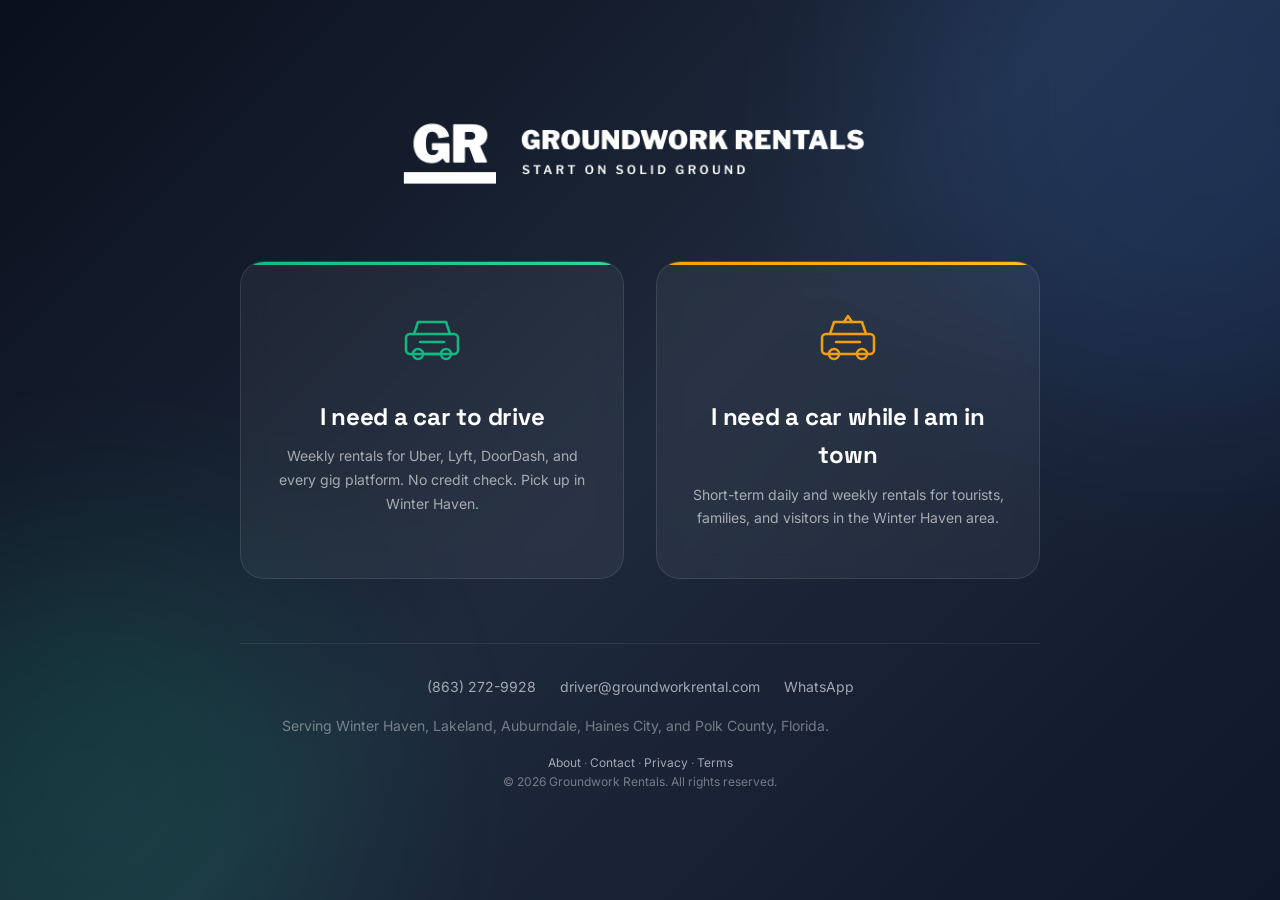
==== index.html @ 572804c0 "Add rotating promotional pop-up with 3 posters - Shows a different poster on each visit (rotates thr" ====
<!DOCTYPE html>
<html lang="en">
<head>
  <meta charset="UTF-8">
  <meta name="viewport" content="width=device-width, initial-scale=1.0">
  <title>Groundwork Rentals | Long-Term &amp; Short-Term Car Rentals in Winter Haven, FL</title>
  <meta name="description" content="Groundwork Rentals offers weekly car rentals for gig drivers and short-term car rentals for tourists and visitors in Winter Haven, Florida. Locally owned. No credit check for gig drivers.">

  <!-- Open Graph -->
  <meta property="og:title" content="Groundwork Rentals | Long-Term &amp; Short-Term Car Rentals in Winter Haven, FL">
  <meta property="og:description" content="Weekly car rentals for gig drivers and short-term car rentals for tourists and visitors in Winter Haven, Florida.">
  <meta property="og:image" content="https://www.groundworkrental.com/images/og-home.jpg">
  <meta property="og:url" content="https://www.groundworkrental.com/">
  <meta property="og:type" content="website">
  <meta property="og:locale" content="en_US">

  <!-- Twitter Card -->
  <meta name="twitter:card" content="summary_large_image">
  <meta name="twitter:title" content="Groundwork Rentals | Long-Term &amp; Short-Term Car Rentals in Winter Haven, FL">
  <meta name="twitter:description" content="Weekly car rentals for gig drivers and short-term car rentals for tourists and visitors in Winter Haven, Florida.">
  <meta name="twitter:image" content="https://www.groundworkrental.com/images/og-home.jpg">

  <!-- Google Fonts -->
  <link rel="preconnect" href="https://fonts.googleapis.com">
  <link rel="preconnect" href="https://fonts.gstatic.com" crossorigin>
  <link href="https://fonts.googleapis.com/css2?family=Space+Grotesk:wght@400;500;600;700&family=Inter:wght@400;500;600;700&display=swap" rel="stylesheet">

  <!-- Styles -->
  <link rel="stylesheet" href="styles.css">

  <!-- Canonical -->
  <link rel="canonical" href="https://www.groundworkrental.com/">

  <!-- Favicon -->
  <link rel="icon" href="images/favicon.ico" type="image/x-icon">

  <!-- Google Analytics 4 — uncomment and replace TK-GA4-ID with your Measurement ID -->
  <!--
  <script async src="https://www.googletagmanager.com/gtag/js?id=TK-GA4-ID"></script>
  <script>
    window.dataLayer = window.dataLayer || [];
    function gtag(){dataLayer.push(arguments);}
    gtag('js', new Date());
    gtag('config', 'TK-GA4-ID');
  </script>
  -->

  <!-- JSON-LD: LocalBusiness -->
  <script type="application/ld+json">
  {
    "@context": "https://schema.org",
    "@type": "LocalBusiness",
    "name": "Groundwork Rentals",
    "description": "Long-term weekly car rentals for gig drivers and short-term car rentals for tourists and visitors in Winter Haven, Florida.",
    "url": "https://www.groundworkrental.com",
    "telephone": "+18632729928",
    "email": "driver@groundworkrental.com",
    "address": {
      "@type": "PostalAddress",
      "streetAddress": "Winter Haven, FL",
      "addressLocality": "Winter Haven",
      "addressRegion": "FL",
      "postalCode": "33884",
      "addressCountry": "US"
    },
    "geo": {
      "@type": "GeoCoordinates",
      "latitude": "28.0222",
      "longitude": "-81.7329"
    },
    "areaServed": {
      "@type": "GeoCircle",
      "geoMidpoint": {
        "@type": "GeoCoordinates",
        "latitude": "28.0222",
        "longitude": "-81.7329"
      },
      "geoRadius": "50 mi"
    },
    "openingHours": "Mo-Fr 08:00-18:00, Sa 09:00-14:00",
    "image": "https://www.groundworkrental.com/images/og-home.jpg"
  }
  </script>
</head>
<body>
  <a href="#main" class="skip-link">Skip to main content</a>

  <main id="main" class="splash" role="main">
    <img src="images/groundwork-1b-lockup.png" alt="Groundwork Rentals — Start on Solid Ground" class="splash__logo-img">
    <h1 class="sr-only">Groundwork Rentals</h1>

    <div class="splash__cards">
      <!-- Driver Card -->
      <a href="drivers.html" class="splash-card" aria-label="I need a car to drive for gig work">
        <svg class="splash-card__icon splash-card__icon--driver" viewBox="0 0 64 64" fill="none" stroke="currentColor" stroke-width="2.5" stroke-linecap="round" stroke-linejoin="round" aria-hidden="true">
          <rect x="6" y="24" width="52" height="20" rx="4"/>
          <path d="M14 24l4-12h28l4 12"/>
          <circle cx="18" cy="44" r="5"/>
          <circle cx="46" cy="44" r="5"/>
          <line x1="23" y1="44" x2="41" y2="44"/>
          <line x1="20" y1="32" x2="44" y2="32"/>
        </svg>
        <span class="splash-card__title">I need a car to drive</span>
        <p class="splash-card__desc">Weekly rentals for Uber, Lyft, DoorDash, and every gig platform. No credit check. Pick up in Winter Haven.</p>
      </a>

      <!-- Short-Term Rental Card -->
      <a href="stays.html" class="splash-card" aria-label="I need a car for a few days while visiting Winter Haven">
        <svg class="splash-card__icon splash-card__icon--stays" viewBox="0 0 64 64" fill="none" stroke="currentColor" stroke-width="2.5" stroke-linecap="round" stroke-linejoin="round" aria-hidden="true">
          <rect x="6" y="24" width="52" height="20" rx="4"/>
          <path d="M14 24l4-12h28l4 12"/>
          <circle cx="18" cy="44" r="5"/>
          <circle cx="46" cy="44" r="5"/>
          <path d="M28 12l4-6 4 6"/>
          <line x1="20" y1="32" x2="44" y2="32"/>
        </svg>
        <span class="splash-card__title">I need a car while I am in town</span>
        <p class="splash-card__desc">Short-term daily and weekly rentals for tourists, families, and visitors in the Winter Haven area.</p>
      </a>
    </div>

    <footer class="splash-footer">
      <div class="splash-footer__links">
        <a href="tel:+18632729928">(863) 272-9928</a>
        <a href="mailto:driver@groundworkrental.com">driver@groundworkrental.com</a>
        <a href="https://wa.me/18632898332?text=Hi%2C%20I%27d%20like%20to%20learn%20more%20about%20your%20services." aria-label="Message us on WhatsApp">WhatsApp</a>
      </div>
      <p>Serving Winter Haven, Lakeland, Auburndale, Haines City, and Polk County, Florida.</p>
      <div class="splash-footer__meta">
        <a href="about.html">About</a> &middot;
        <a href="contact.html">Contact</a> &middot;
        <a href="privacy.html">Privacy</a> &middot;
        <a href="terms.html">Terms</a>
        <br>&copy; <span data-year></span> Groundwork Rentals. All rights reserved.
      </div>
    </footer>
  </main>

  <!-- Promotional Pop-up -->
  <div class="promo-popup" role="dialog" aria-modal="true" aria-label="Promotional offer">
    <div class="promo-popup__overlay"></div>
    <div class="promo-popup__content">
      <button class="promo-popup__close" aria-label="Close promotional popup">&times;</button>
      <img class="promo-popup__img" src="" alt="" loading="eager">
    </div>
  </div>

  <script src="script.js" defer></script>
</body>
</html>
---- styles.css ----
/* ==========================================================================
   Groundwork Rentals — Bold & Energetic Redesign
   Mobile-first | WCAG 2.1 AA | No dependencies
   ========================================================================== */

/* ---------- CSS Custom Properties ---------- */
:root {
  /* Brand — bold, high-energy palette */
  --color-base:        #0A0F1C;   /* near-black navy                       */
  --color-base-light:  #141B2D;   /* slightly lighter navy                 */
  --color-text:        #0F172A;   /* deep slate body text                  */
  --color-text-muted:  #64748B;   /* cool gray captions                    */
  --color-bg:          #F8FAFC;   /* crisp cool white                      */
  --color-surface:     #FFFFFF;   /* card surface                          */
  --color-border:      #E2E8F0;   /* light border                          */

  /* Accent colors — vibrant and energetic */
  --color-accent:      #3B82F6;   /* electric blue primary                 */
  --color-accent-dark: #2563EB;   /* blue hover                            */
  --color-driver:      #10B981;   /* vibrant emerald for drivers            */
  --color-driver-dark: #059669;   /* driver hover                          */
  --color-stays:       #F59E0B;   /* bold amber for stays                  */
  --color-stays-dark:  #D97706;   /* stays hover                           */

  /* Functional */
  --color-whatsapp:    #25D366;
  --color-whatsapp-dark:#1EBE57;
  --color-success:     #10B981;
  --color-error:       #EF4444;
  --color-error-bg:    #FEF2F2;
  --color-focus:       #3B82F6;

  /* Typography — bold geometric sans */
  --font-display: 'Space Grotesk', 'Inter', -apple-system, BlinkMacSystemFont, sans-serif;
  --font-body:    'Inter', -apple-system, BlinkMacSystemFont, 'Segoe UI', Roboto, sans-serif;

  /* Type scale */
  --text-xs:   0.75rem;
  --text-sm:   0.875rem;
  --text-base: 1rem;
  --text-md:   1.125rem;
  --text-lg:   1.25rem;
  --text-xl:   1.5rem;
  --text-2xl:  2rem;
  --text-3xl:  2.5rem;
  --text-4xl:  3.5rem;
  --text-5xl:  4.5rem;

  /* Spacing */
  --space-xs:  0.25rem;
  --space-sm:  0.5rem;
  --space-md:  1rem;
  --space-lg:  1.5rem;
  --space-xl:  2rem;
  --space-2xl: 3rem;
  --space-3xl: 4rem;
  --space-4xl: 6rem;

  /* Layout */
  --max-width:  1200px;
  --radius-sm:  6px;
  --radius-md:  12px;
  --radius-lg:  16px;
  --radius-xl:  24px;

  /* Transitions */
  --transition: 250ms cubic-bezier(0.4, 0, 0.2, 1);
}

/* ---------- Reset & Base ---------- */
*,
*::before,
*::after {
  box-sizing: border-box;
  margin: 0;
  padding: 0;
}

html {
  font-size: 100%;
  scroll-behavior: smooth;
  -webkit-text-size-adjust: 100%;
}

body {
  font-family: var(--font-body);
  font-size: var(--text-base);
  line-height: 1.6;
  color: var(--color-text);
  background-color: var(--color-bg);
  -webkit-font-smoothing: antialiased;
  -moz-osx-font-smoothing: grayscale;
  overflow-x: hidden;
}

img {
  max-width: 100%;
  height: auto;
  display: block;
}

a {
  color: inherit;
  text-decoration: none;
}

ul, ol {
  list-style: none;
}

button {
  font-family: inherit;
  font-size: inherit;
  cursor: pointer;
  border: none;
  background: none;
}

input, textarea, select {
  font-family: inherit;
  font-size: inherit;
}

/* ---------- Skip Link ---------- */
.skip-link {
  position: absolute;
  top: -100%;
  left: var(--space-md);
  background: var(--color-accent);
  color: #fff;
  padding: var(--space-sm) var(--space-md);
  border-radius: var(--radius-sm);
  z-index: 9999;
  font-size: var(--text-sm);
  font-weight: 600;
  transition: top var(--transition);
}

.skip-link:focus {
  top: var(--space-md);
  outline: 3px solid var(--color-focus);
  outline-offset: 2px;
}

/* ---------- Focus States ---------- */
:focus-visible {
  outline: 3px solid var(--color-focus);
  outline-offset: 2px;
}

a:focus:not(:focus-visible),
button:focus:not(:focus-visible) {
  outline: none;
}

/* ---------- Typography ---------- */
h1, h2, h3, h4, h5, h6 {
  font-family: var(--font-display);
  font-weight: 700;
  line-height: 1.1;
  color: var(--color-base);
  letter-spacing: -0.02em;
}

h1 { font-size: var(--text-3xl); margin-bottom: var(--space-lg); }
h2 { font-size: var(--text-2xl); margin-bottom: var(--space-lg); }
h3 { font-size: var(--text-xl);  margin-bottom: var(--space-md); }
h4 { font-size: var(--text-lg);  margin-bottom: var(--space-md); }

p {
  margin-bottom: var(--space-md);
  max-width: 70ch;
}

@media (min-width: 768px) {
  h1 { font-size: var(--text-4xl); }
  h2 { font-size: var(--text-3xl); }
  h3 { font-size: var(--text-2xl); }
}

/* ---------- Layout Utilities ---------- */
.container {
  width: 100%;
  max-width: var(--max-width);
  margin: 0 auto;
  padding: 0 var(--space-lg);
}

.section {
  padding: var(--space-3xl) 0;
}

.section--alt {
  background-color: var(--color-surface);
}

.section__header {
  text-align: center;
  margin-bottom: var(--space-2xl);
}

.section__header p {
  margin: 0 auto;
  color: var(--color-text-muted);
  font-size: var(--text-md);
}

.sr-only {
  position: absolute;
  width: 1px;
  height: 1px;
  padding: 0;
  margin: -1px;
  overflow: hidden;
  clip: rect(0, 0, 0, 0);
  white-space: nowrap;
  border: 0;
}

/* ---------- Buttons ---------- */
.btn {
  display: inline-flex;
  align-items: center;
  justify-content: center;
  gap: var(--space-sm);
  min-height: 52px;
  padding: var(--space-md) var(--space-xl);
  font-family: var(--font-display);
  font-size: var(--text-base);
  font-weight: 700;
  line-height: 1.4;
  text-align: center;
  text-transform: uppercase;
  letter-spacing: 0.04em;
  border-radius: var(--radius-md);
  transition: all var(--transition);
  cursor: pointer;
  text-decoration: none;
  border: 2px solid transparent;
  position: relative;
  overflow: hidden;
}

.btn:hover {
  transform: translateY(-2px);
  box-shadow: 0 8px 25px rgba(0,0,0,0.15);
}

.btn:active {
  transform: translateY(0);
}

.btn svg {
  width: 20px;
  height: 20px;
  flex-shrink: 0;
}

/* Primary — driver accent */
.btn--driver {
  background: linear-gradient(135deg, var(--color-driver) 0%, #34D399 100%);
  color: #fff;
  border-color: transparent;
}
.btn--driver:hover {
  background: linear-gradient(135deg, var(--color-driver-dark) 0%, var(--color-driver) 100%);
  box-shadow: 0 8px 25px rgba(16, 185, 129, 0.35);
}

/* Primary — stays accent */
.btn--stays {
  background: linear-gradient(135deg, var(--color-stays) 0%, #FBBF24 100%);
  color: var(--color-base);
  border-color: transparent;
}
.btn--stays:hover {
  background: linear-gradient(135deg, var(--color-stays-dark) 0%, var(--color-stays) 100%);
  box-shadow: 0 8px 25px rgba(245, 158, 11, 0.35);
}

/* Primary — base */
.btn--primary {
  background: linear-gradient(135deg, var(--color-accent) 0%, #60A5FA 100%);
  color: #fff;
  border-color: transparent;
}
.btn--primary:hover {
  background: linear-gradient(135deg, var(--color-accent-dark) 0%, var(--color-accent) 100%);
  box-shadow: 0 8px 25px rgba(59, 130, 246, 0.35);
}

/* Secondary / outline */
.btn--outline {
  background-color: transparent;
  color: var(--color-base);
  border-color: var(--color-base);
}
.btn--outline:hover {
  background-color: var(--color-base);
  color: #fff;
}

.btn--outline-driver {
  background-color: transparent;
  color: var(--color-driver);
  border-color: var(--color-driver);
}
.btn--outline-driver:hover {
  background-color: var(--color-driver);
  color: #fff;
}

.btn--outline-stays {
  background-color: transparent;
  color: var(--color-stays);
  border-color: var(--color-stays);
}
.btn--outline-stays:hover {
  background-color: var(--color-stays);
  color: #fff;
}

/* WhatsApp */
.btn--whatsapp {
  background: linear-gradient(135deg, var(--color-whatsapp) 0%, #34D399 100%);
  color: #fff;
  border-color: transparent;
}
.btn--whatsapp:hover {
  background: linear-gradient(135deg, var(--color-whatsapp-dark) 0%, var(--color-whatsapp) 100%);
  box-shadow: 0 8px 25px rgba(37, 211, 102, 0.35);
}

/* Small */
.btn--sm {
  min-height: 44px;
  padding: var(--space-sm) var(--space-md);
  font-size: var(--text-sm);
}

/* Block */
.btn--block {
  width: 100%;
}

/* ---------- WhatsApp Floating Action Button ---------- */
.whatsapp-fab {
  position: fixed;
  bottom: var(--space-xl);
  right: var(--space-lg);
  width: 64px;
  height: 64px;
  border-radius: 50%;
  background: linear-gradient(135deg, var(--color-whatsapp) 0%, #34D399 100%);
  color: #fff;
  display: flex;
  align-items: center;
  justify-content: center;
  box-shadow: 0 4px 20px rgba(37, 211, 102, 0.4);
  z-index: 1000;
  transition: all var(--transition);
}

.whatsapp-fab:hover {
  transform: scale(1.1);
  box-shadow: 0 8px 30px rgba(37, 211, 102, 0.5);
}

.whatsapp-fab svg {
  width: 32px;
  height: 32px;
}

/* ---------- Header / Nav ---------- */
.site-header {
  background-color: var(--color-base);
  color: #fff;
  position: sticky;
  top: 0;
  z-index: 900;
  backdrop-filter: blur(12px);
  border-bottom: 1px solid rgba(255,255,255,0.05);
}

.site-header .container {
  display: flex;
  align-items: center;
  justify-content: space-between;
  min-height: 72px;
}

.site-header__logo {
  display: flex;
  align-items: center;
  text-decoration: none;
  flex-shrink: 0;
}

.site-header__logo-img {
  height: 40px;
  width: auto;
  filter: brightness(0) invert(1);
  transition: opacity var(--transition);
}

.site-header__logo:hover .site-header__logo-img {
  opacity: 0.85;
}

/* Nav */
.site-nav {
  display: none;
}

.site-nav.is-open {
  display: flex;
  flex-direction: column;
  position: absolute;
  top: 72px;
  left: 0;
  right: 0;
  background-color: var(--color-base);
  padding: var(--space-md) var(--space-lg);
  box-shadow: 0 12px 40px rgba(0,0,0,0.3);
}

.site-nav a {
  color: rgba(255,255,255,0.7);
  padding: var(--space-sm) 0;
  font-family: var(--font-display);
  font-size: var(--text-sm);
  font-weight: 600;
  text-transform: uppercase;
  letter-spacing: 0.06em;
  transition: color var(--transition);
  text-decoration: none;
}

.site-nav a:hover,
.site-nav a[aria-current="page"] {
  color: #fff;
}

/* Driver nav accent */
.site-header--driver .site-nav a[aria-current="page"] {
  color: var(--color-driver);
}

/* Stays nav accent */
.site-header--stays .site-nav a[aria-current="page"] {
  color: var(--color-stays);
}

/* Hamburger */
.nav-toggle {
  display: flex;
  flex-direction: column;
  gap: 5px;
  padding: var(--space-sm);
  background: none;
  border: none;
  cursor: pointer;
}

.nav-toggle span {
  display: block;
  width: 24px;
  height: 2px;
  background: #fff;
  border-radius: 2px;
  transition: transform var(--transition), opacity var(--transition);
}

.nav-toggle[aria-expanded="true"] span:nth-child(1) {
  transform: rotate(45deg) translate(5px, 5px);
}
.nav-toggle[aria-expanded="true"] span:nth-child(2) {
  opacity: 0;
}
.nav-toggle[aria-expanded="true"] span:nth-child(3) {
  transform: rotate(-45deg) translate(5px, -5px);
}

@media (min-width: 768px) {
  .site-nav {
    display: flex;
    gap: var(--space-xl);
    align-items: center;
  }

  .site-nav.is-open {
    position: static;
    flex-direction: row;
    padding: 0;
    box-shadow: none;
  }

  .nav-toggle {
    display: none;
  }
}

/* ---------- Splash Page ---------- */
.splash {
  min-height: 100vh;
  display: flex;
  flex-direction: column;
  align-items: center;
  justify-content: center;
  text-align: center;
  padding: var(--space-2xl) var(--space-lg);
  background: linear-gradient(135deg, #0A0F1C 0%, #1E293B 50%, #0F172A 100%);
  color: #fff;
  position: relative;
  overflow: hidden;
}

/* Animated gradient orbs */
.splash::before,
.splash::after {
  content: '';
  position: absolute;
  border-radius: 50%;
  filter: blur(100px);
  opacity: 0.15;
  animation: float 8s ease-in-out infinite;
}

.splash::before {
  width: 600px;
  height: 600px;
  background: var(--color-accent);
  top: -200px;
  right: -200px;
}

.splash::after {
  width: 500px;
  height: 500px;
  background: var(--color-driver);
  bottom: -150px;
  left: -150px;
  animation-delay: -4s;
}

@keyframes float {
  0%, 100% { transform: translate(0, 0) scale(1); }
  50% { transform: translate(30px, -30px) scale(1.05); }
}

.splash__logo-img {
  max-width: 360px;
  width: 80%;
  height: auto;
  filter: brightness(0) invert(1);
  margin-bottom: var(--space-3xl);
  position: relative;
  z-index: 1;
}

@media (min-width: 600px) {
  .splash__logo-img {
    max-width: 480px;
  }
}

.splash__cards {
  display: grid;
  gap: var(--space-xl);
  width: 100%;
  max-width: 800px;
  position: relative;
  z-index: 1;
}

@media (min-width: 600px) {
  .splash__cards {
    grid-template-columns: 1fr 1fr;
  }
  .splash__logo {
    font-size: var(--text-5xl);
  }
}

.splash-card {
  background: rgba(255,255,255,0.05);
  backdrop-filter: blur(12px);
  border: 1px solid rgba(255,255,255,0.1);
  color: #fff;
  border-radius: var(--radius-xl);
  padding: var(--space-2xl) var(--space-xl);
  text-decoration: none;
  transition: all var(--transition);
  display: flex;
  flex-direction: column;
  align-items: center;
  text-align: center;
  position: relative;
  overflow: hidden;
}

.splash-card::before {
  content: '';
  position: absolute;
  top: 0;
  left: 0;
  right: 0;
  height: 3px;
  border-radius: var(--radius-xl) var(--radius-xl) 0 0;
  transition: height var(--transition);
}

.splash-card:first-child::before {
  background: linear-gradient(90deg, var(--color-driver), #34D399);
}

.splash-card:last-child::before {
  background: linear-gradient(90deg, var(--color-stays), #FBBF24);
}

.splash-card:hover {
  transform: translateY(-8px);
  box-shadow: 0 20px 60px rgba(0,0,0,0.3);
  background: rgba(255,255,255,0.08);
  border-color: rgba(255,255,255,0.2);
}

.splash-card:hover::before {
  height: 4px;
}

.splash-card__icon {
  width: 64px;
  height: 64px;
  margin-bottom: var(--space-lg);
}

.splash-card__icon--driver {
  color: var(--color-driver);
}

.splash-card__icon--stays {
  color: var(--color-stays);
}

.splash-card__title {
  font-family: var(--font-display);
  font-size: var(--text-xl);
  font-weight: 700;
  color: #fff;
  margin-bottom: var(--space-sm);
  letter-spacing: -0.01em;
}

.splash-card__desc {
  font-size: var(--text-sm);
  color: rgba(255,255,255,0.6);
  margin-bottom: 0;
  line-height: 1.7;
}

/* Splash footer */
.splash-footer {
  margin-top: var(--space-3xl);
  padding-top: var(--space-xl);
  border-top: 1px solid rgba(255,255,255,0.08);
  font-size: var(--text-sm);
  color: rgba(255,255,255,0.4);
  text-align: center;
  width: 100%;
  max-width: 800px;
  position: relative;
  z-index: 1;
}

.splash-footer a {
  color: rgba(255,255,255,0.6);
  text-decoration: none;
  transition: color var(--transition);
}

.splash-footer a:hover {
  color: #fff;
}

.splash-footer__links {
  display: flex;
  gap: var(--space-lg);
  justify-content: center;
  flex-wrap: wrap;
  margin-bottom: var(--space-md);
}

.splash-footer__meta {
  margin-top: var(--space-md);
  font-size: var(--text-xs);
}

/* ---------- Hero ---------- */
.hero {
  padding: var(--space-4xl) 0;
  text-align: center;
  position: relative;
  overflow: hidden;
}

.hero h1 {
  color: #fff;
}

.hero--driver {
  background: linear-gradient(135deg, #0A0F1C 0%, #064E3B 50%, #0A0F1C 100%);
  color: #fff;
}

.hero--driver::before {
  content: '';
  position: absolute;
  width: 500px;
  height: 500px;
  background: var(--color-driver);
  border-radius: 50%;
  filter: blur(120px);
  opacity: 0.12;
  top: -150px;
  right: -100px;
}

.hero--driver h1,
.hero--driver h2 {
  color: #fff;
}

.hero--stays {
  background: linear-gradient(135deg, #0A0F1C 0%, #451A03 50%, #0A0F1C 100%);
  color: #fff;
  position: relative;
  overflow: hidden;
}

.hero--stays::before {
  content: '';
  position: absolute;
  width: 500px;
  height: 500px;
  background: var(--color-stays);
  border-radius: 50%;
  filter: blur(120px);
  opacity: 0.12;
  bottom: -150px;
  left: -100px;
}

.hero--stays h1,
.hero--stays h2 {
  color: #fff;
}

.hero__content {
  position: relative;
  z-index: 2;
}

.hero__sub {
  font-size: var(--text-md);
  opacity: 0.8;
  max-width: 600px;
  margin: 0 auto var(--space-xl);
}

.hero__price {
  font-family: var(--font-display);
  font-size: var(--text-2xl);
  font-weight: 700;
  margin-bottom: var(--space-lg);
  letter-spacing: -0.02em;
}

.hero__actions {
  display: flex;
  gap: var(--space-md);
  justify-content: center;
  flex-wrap: wrap;
}

@media (min-width: 768px) {
  .hero {
    padding: var(--space-4xl) 0 calc(var(--space-4xl) + 2rem);
  }
  .hero__price {
    font-size: var(--text-3xl);
  }
}

/* ---------- Platform Strip ---------- */
.platform-strip {
  background: var(--color-base);
  padding: var(--space-xl) 0;
  border-bottom: 1px solid rgba(255,255,255,0.05);
}

.platform-strip__inner {
  display: flex;
  flex-wrap: wrap;
  gap: var(--space-md) var(--space-xl);
  justify-content: center;
  align-items: center;
}

.platform-strip__item {
  font-family: var(--font-display);
  font-size: var(--text-sm);
  font-weight: 700;
  color: rgba(255,255,255,0.4);
  letter-spacing: 0.08em;
  text-transform: uppercase;
  white-space: nowrap;
}

.platform-strip__note {
  width: 100%;
  text-align: center;
  font-size: var(--text-xs);
  color: rgba(255,255,255,0.3);
  margin-top: var(--space-sm);
}

/* ---------- Steps / How It Works ---------- */
.steps {
  display: grid;
  gap: var(--space-xl);
  counter-reset: step;
}

@media (min-width: 768px) {
  .steps {
    grid-template-columns: repeat(3, 1fr);
  }
}

.step {
  text-align: center;
  padding: var(--space-xl);
  background: var(--color-surface);
  border-radius: var(--radius-lg);
  border: 1px solid var(--color-border);
  transition: all var(--transition);
}

.step:hover {
  transform: translateY(-4px);
  box-shadow: 0 12px 40px rgba(0,0,0,0.08);
  border-color: transparent;
}

.step__icon {
  width: 56px;
  height: 56px;
  margin: 0 auto var(--space-md);
  color: var(--color-driver);
}

.step__number {
  display: inline-flex;
  align-items: center;
  justify-content: center;
  width: 36px;
  height: 36px;
  border-radius: 50%;
  background: linear-gradient(135deg, var(--color-driver) 0%, #34D399 100%);
  color: #fff;
  font-family: var(--font-display);
  font-size: var(--text-sm);
  font-weight: 700;
  margin-bottom: var(--space-md);
}

.step__title {
  font-family: var(--font-display);
  font-size: var(--text-lg);
  font-weight: 700;
  margin-bottom: var(--space-sm);
}

.step__desc {
  font-size: var(--text-sm);
  color: var(--color-text-muted);
  max-width: 300px;
  margin: 0 auto;
}

/* ---------- Vehicle / Pricing Cards ---------- */
.vehicle-grid {
  display: grid;
  gap: var(--space-xl);
}

@media (min-width: 768px) {
  .vehicle-grid {
    grid-template-columns: repeat(auto-fill, minmax(320px, 1fr));
  }
}

.vehicle-card {
  background: var(--color-surface);
  border-radius: var(--radius-lg);
  overflow: hidden;
  border: 1px solid var(--color-border);
  transition: all var(--transition);
}

.vehicle-card:hover {
  transform: translateY(-4px);
  box-shadow: 0 16px 48px rgba(0,0,0,0.1);
  border-color: transparent;
}

.vehicle-card__image {
  width: 100%;
  aspect-ratio: 16 / 10;
  background: linear-gradient(135deg, #E2E8F0 0%, #CBD5E1 100%);
  display: flex;
  align-items: center;
  justify-content: center;
  color: var(--color-text-muted);
  font-size: var(--text-sm);
  position: relative;
}

.vehicle-card__image img {
  width: 100%;
  height: 100%;
  object-fit: cover;
}

.vehicle-card__badge {
  position: absolute;
  top: var(--space-sm);
  right: var(--space-sm);
  background: var(--color-error);
  color: #fff;
  font-family: var(--font-display);
  font-size: var(--text-xs);
  font-weight: 700;
  padding: var(--space-xs) var(--space-sm);
  border-radius: var(--radius-sm);
  text-transform: uppercase;
  letter-spacing: 0.04em;
}

.vehicle-card__badge--available {
  background: linear-gradient(135deg, var(--color-success) 0%, #34D399 100%);
}

.vehicle-card__body {
  padding: var(--space-lg);
}

.vehicle-card__name {
  font-family: var(--font-display);
  font-size: var(--text-lg);
  font-weight: 700;
  color: var(--color-base);
  margin-bottom: var(--space-xs);
}

.vehicle-card__price {
  font-family: var(--font-display);
  font-size: var(--text-xl);
  font-weight: 700;
  color: var(--color-driver);
  margin-bottom: var(--space-md);
}

.vehicle-card__price span {
  font-size: var(--text-sm);
  font-weight: 400;
  color: var(--color-text-muted);
}

.vehicle-card__details {
  font-size: var(--text-sm);
  color: var(--color-text-muted);
  margin-bottom: var(--space-lg);
}

.vehicle-card__details li {
  padding: var(--space-xs) 0;
  border-bottom: 1px solid var(--color-border);
  display: flex;
  align-items: center;
  gap: var(--space-sm);
}

.vehicle-card__details li:last-child {
  border-bottom: none;
}

.vehicle-card__details svg {
  width: 16px;
  height: 16px;
  color: var(--color-driver);
  flex-shrink: 0;
}

.vehicle-card--waitlist {
  opacity: 0.65;
}

.vehicle-card--waitlist .vehicle-card__image {
  filter: grayscale(0.5);
}

/* ---------- Comparison (Included / Not Included) ---------- */
.comparison {
  display: grid;
  gap: var(--space-xl);
}

@media (min-width: 768px) {
  .comparison {
    grid-template-columns: 1fr 1fr;
  }
}

.comparison__col {
  padding: var(--space-xl);
  border-radius: var(--radius-lg);
}

.comparison__col--included {
  background: linear-gradient(135deg, #ECFDF5 0%, #D1FAE5 100%);
  border: 1px solid #A7F3D0;
}

.comparison__col--excluded {
  background: linear-gradient(135deg, #FEF2F2 0%, #FECACA 50%, #FEE2E2 100%);
  border: 1px solid #FECACA;
}

.comparison__title {
  font-family: var(--font-display);
  font-size: var(--text-lg);
  font-weight: 700;
  margin-bottom: var(--space-md);
  display: flex;
  align-items: center;
  gap: var(--space-sm);
}

.comparison__list li {
  padding: var(--space-sm) 0;
  font-size: var(--text-sm);
  display: flex;
  align-items: flex-start;
  gap: var(--space-sm);
  line-height: 1.5;
}

.comparison__list svg {
  width: 18px;
  height: 18px;
  flex-shrink: 0;
  margin-top: 2px;
}

.comparison__col--included .comparison__list svg {
  color: var(--color-driver);
}

.comparison__col--excluded .comparison__list svg {
  color: var(--color-error);
}

/* ---------- Requirements ---------- */
.requirements-grid {
  display: grid;
  gap: var(--space-md);
}

@media (min-width: 768px) {
  .requirements-grid {
    grid-template-columns: 1fr 1fr;
  }
}

.requirement {
  display: flex;
  align-items: flex-start;
  gap: var(--space-md);
  padding: var(--space-lg);
  background: var(--color-surface);
  border-radius: var(--radius-md);
  border: 1px solid var(--color-border);
  transition: all var(--transition);
}

.requirement:hover {
  border-color: var(--color-accent);
  box-shadow: 0 4px 16px rgba(59, 130, 246, 0.08);
}

.requirement svg {
  width: 24px;
  height: 24px;
  flex-shrink: 0;
  color: var(--color-driver);
}

.requirement__title {
  font-family: var(--font-display);
  font-weight: 700;
  margin-bottom: var(--space-xs);
}

.requirement__desc {
  font-size: var(--text-sm);
  color: var(--color-text-muted);
  margin-bottom: 0;
}

.not-required {
  background: linear-gradient(135deg, #ECFDF5 0%, #D1FAE5 100%);
  border-radius: var(--radius-lg);
  padding: var(--space-xl);
  margin-top: var(--space-xl);
  border: 1px solid #A7F3D0;
}

.not-required__title {
  font-family: var(--font-display);
  font-size: var(--text-lg);
  font-weight: 700;
  color: var(--color-driver);
  margin-bottom: var(--space-md);
}

.not-required__list {
  display: flex;
  flex-wrap: wrap;
  gap: var(--space-md);
}

.not-required__item {
  display: flex;
  align-items: center;
  gap: var(--space-sm);
  font-family: var(--font-display);
  font-size: var(--text-sm);
  font-weight: 600;
  color: var(--color-driver-dark);
}

.not-required__item svg {
  width: 18px;
  height: 18px;
}

/* ---------- FAQ Accordion ---------- */
.faq-list {
  max-width: 800px;
  margin: 0 auto;
}

.faq-item {
  border-bottom: 1px solid var(--color-border);
}

.faq-item:first-child {
  border-top: 1px solid var(--color-border);
}

.faq-question {
  width: 100%;
  display: flex;
  align-items: center;
  justify-content: space-between;
  padding: var(--space-lg) 0;
  font-family: var(--font-display);
  font-size: var(--text-base);
  font-weight: 700;
  color: var(--color-text);
  text-align: left;
  background: none;
  border: none;
  cursor: pointer;
  gap: var(--space-md);
  line-height: 1.4;
  transition: color var(--transition);
}

.faq-question:hover {
  color: var(--color-accent);
}

.faq-question svg {
  width: 20px;
  height: 20px;
  flex-shrink: 0;
  transition: transform var(--transition);
  color: var(--color-text-muted);
}

.faq-item[open] .faq-question svg {
  transform: rotate(180deg);
}

.faq-answer {
  padding: 0 0 var(--space-lg);
  font-size: var(--text-sm);
  color: var(--color-text-muted);
  line-height: 1.7;
}

.faq-answer p {
  margin-bottom: var(--space-sm);
}

.faq-answer p:last-child {
  margin-bottom: 0;
}

/* ---------- Property Showcase (Stays) ---------- */
.property-hero-image {
  width: 100%;
  aspect-ratio: 16 / 9;
  background: linear-gradient(135deg, #D4C4B0 0%, #C4A882 100%);
  border-radius: var(--radius-lg);
  overflow: hidden;
  display: flex;
  align-items: center;
  justify-content: center;
  color: var(--color-text-muted);
  margin-bottom: var(--space-2xl);
}

.property-hero-image img {
  width: 100%;
  height: 100%;
  object-fit: cover;
}

.property-stats {
  display: flex;
  gap: var(--space-xl);
  justify-content: center;
  flex-wrap: wrap;
  margin-bottom: var(--space-2xl);
}

.property-stat {
  text-align: center;
}

.property-stat__value {
  font-family: var(--font-display);
  font-size: var(--text-2xl);
  font-weight: 700;
  color: var(--color-stays);
}

.property-stat__label {
  font-size: var(--text-sm);
  color: var(--color-text-muted);
}

/* Gallery */
.gallery-grid {
  display: grid;
  gap: var(--space-sm);
  grid-template-columns: repeat(2, 1fr);
}

@media (min-width: 768px) {
  .gallery-grid {
    grid-template-columns: repeat(3, 1fr);
  }
}

@media (min-width: 1024px) {
  .gallery-grid {
    grid-template-columns: repeat(4, 1fr);
  }
}

.gallery-item {
  aspect-ratio: 4 / 3;
  border-radius: var(--radius-md);
  overflow: hidden;
  cursor: pointer;
  background: #e8ddd0;
  display: flex;
  align-items: center;
  justify-content: center;
  color: var(--color-text-muted);
  font-size: var(--text-xs);
  transition: all var(--transition);
}

.gallery-item:hover {
  opacity: 0.85;
  transform: scale(1.02);
}

.gallery-item img {
  width: 100%;
  height: 100%;
  object-fit: cover;
}

/* Lightbox */
.lightbox {
  display: none;
  position: fixed;
  inset: 0;
  background: rgba(0,0,0,0.95);
  z-index: 2000;
  align-items: center;
  justify-content: center;
  padding: var(--space-lg);
}

.lightbox.is-open {
  display: flex;
}

.lightbox__img {
  max-width: 90vw;
  max-height: 85vh;
  border-radius: var(--radius-md);
  object-fit: contain;
}

.lightbox__close {
  position: absolute;
  top: var(--space-lg);
  right: var(--space-lg);
  color: #fff;
  font-size: var(--text-2xl);
  background: rgba(255,255,255,0.1);
  border: none;
  width: 48px;
  height: 48px;
  border-radius: 50%;
  display: flex;
  align-items: center;
  justify-content: center;
  cursor: pointer;
  transition: background var(--transition);
}

.lightbox__close:hover {
  background: rgba(255,255,255,0.2);
}

.lightbox__nav {
  position: absolute;
  top: 50%;
  transform: translateY(-50%);
  color: #fff;
  font-size: var(--text-2xl);
  background: rgba(255,255,255,0.1);
  border: none;
  width: 48px;
  height: 48px;
  border-radius: 50%;
  display: flex;
  align-items: center;
  justify-content: center;
  cursor: pointer;
  transition: background var(--transition);
}

.lightbox__nav:hover {
  background: rgba(255,255,255,0.2);
}

.lightbox__nav--prev {
  left: var(--space-lg);
}

.lightbox__nav--next {
  right: var(--space-lg);
}

/* Amenity grid */
.amenity-grid {
  display: grid;
  gap: var(--space-md);
  grid-template-columns: repeat(2, 1fr);
}

@media (min-width: 768px) {
  .amenity-grid {
    grid-template-columns: repeat(3, 1fr);
  }
}

@media (min-width: 1024px) {
  .amenity-grid {
    grid-template-columns: repeat(4, 1fr);
  }
}

.amenity {
  display: flex;
  align-items: center;
  gap: var(--space-sm);
  padding: var(--space-md);
  background: var(--color-surface);
  border-radius: var(--radius-md);
  border: 1px solid var(--color-border);
  font-size: var(--text-sm);
  transition: all var(--transition);
}

.amenity:hover {
  border-color: var(--color-stays);
}

.amenity svg {
  width: 24px;
  height: 24px;
  color: var(--color-stays);
  flex-shrink: 0;
}

/* Distances */
.distances-list {
  display: grid;
  gap: var(--space-sm);
  max-width: 600px;
  margin: 0 auto;
}

.distance-item {
  display: flex;
  justify-content: space-between;
  align-items: center;
  padding: var(--space-md);
  background: var(--color-surface);
  border-radius: var(--radius-md);
  border: 1px solid var(--color-border);
  transition: all var(--transition);
}

.distance-item:hover {
  border-color: var(--color-stays);
  transform: translateX(4px);
}

.distance-item__name {
  font-family: var(--font-display);
  font-weight: 600;
}

.distance-item__time {
  font-family: var(--font-display);
  font-size: var(--text-lg);
  font-weight: 700;
  color: var(--color-stays);
  white-space: nowrap;
}

/* Rates card */
.rates-card {
  background: var(--color-surface);
  border-radius: var(--radius-lg);
  padding: var(--space-2xl);
  box-shadow: 0 4px 20px rgba(0,0,0,0.06);
  max-width: 600px;
  margin: 0 auto;
  border: 1px solid var(--color-border);
}

.rates-card__row {
  display: flex;
  justify-content: space-between;
  align-items: center;
  padding: var(--space-md) 0;
  border-bottom: 1px solid var(--color-border);
}

.rates-card__row:last-child {
  border-bottom: none;
}

.rates-card__label {
  font-family: var(--font-display);
  font-weight: 600;
}

.rates-card__value {
  font-family: var(--font-display);
  font-size: var(--text-lg);
  font-weight: 700;
  color: var(--color-stays);
}

.rates-card__note {
  margin-top: var(--space-lg);
  padding-top: var(--space-md);
  border-top: 1px solid var(--color-border);
  font-size: var(--text-sm);
  color: var(--color-text-muted);
}

/* House rules */
.house-rules {
  max-width: 700px;
  margin: 0 auto;
}

.house-rules li {
  padding: var(--space-sm) 0;
  padding-left: var(--space-xl);
  position: relative;
  font-size: var(--text-base);
  line-height: 1.6;
}

.house-rules li::before {
  content: '';
  position: absolute;
  left: 0;
  top: 12px;
  width: 8px;
  height: 8px;
  background: var(--color-stays);
  border-radius: 50%;
}

/* Nearby / local tips */
.nearby-grid {
  display: grid;
  gap: var(--space-lg);
}

@media (min-width: 768px) {
  .nearby-grid {
    grid-template-columns: repeat(2, 1fr);
  }
}

.nearby-item {
  padding: var(--space-lg);
  background: var(--color-surface);
  border-radius: var(--radius-md);
  border: 1px solid var(--color-border);
  transition: all var(--transition);
}

.nearby-item:hover {
  border-color: var(--color-stays);
  transform: translateY(-2px);
  box-shadow: 0 8px 24px rgba(0,0,0,0.06);
}

.nearby-item__name {
  font-family: var(--font-display);
  font-size: var(--text-lg);
  font-weight: 700;
  color: var(--color-base);
  margin-bottom: var(--space-sm);
}

.nearby-item__desc {
  font-size: var(--text-sm);
  color: var(--color-text-muted);
  margin-bottom: 0;
}

/* ---------- Forms ---------- */
.form-section {
  background: var(--color-surface);
  border-radius: var(--radius-lg);
  padding: var(--space-2xl);
  box-shadow: 0 4px 20px rgba(0,0,0,0.06);
  max-width: 700px;
  margin: 0 auto;
  border: 1px solid var(--color-border);
}

.form-grid {
  display: grid;
  gap: var(--space-md);
}

@media (min-width: 600px) {
  .form-grid--two {
    grid-template-columns: 1fr 1fr;
  }
}

.form-group {
  display: flex;
  flex-direction: column;
  gap: var(--space-xs);
}

.form-group--full {
  grid-column: 1 / -1;
}

.form-label {
  font-family: var(--font-display);
  font-size: var(--text-sm);
  font-weight: 700;
  color: var(--color-text);
  text-transform: uppercase;
  letter-spacing: 0.04em;
}

.form-label__required {
  color: var(--color-error);
}

.form-input,
.form-textarea,
.form-select {
  padding: var(--space-sm) var(--space-md);
  border: 2px solid var(--color-border);
  border-radius: var(--radius-md);
  font-size: var(--text-base);
  color: var(--color-text);
  background: var(--color-bg);
  transition: border-color var(--transition), box-shadow var(--transition);
  min-height: 52px;
}

.form-input:focus,
.form-textarea:focus,
.form-select:focus {
  border-color: var(--color-accent);
  box-shadow: 0 0 0 4px rgba(59, 130, 246, 0.1);
  outline: none;
}

.form-input.is-error,
.form-textarea.is-error {
  border-color: var(--color-error);
  box-shadow: 0 0 0 4px rgba(239, 68, 68, 0.1);
}

.form-textarea {
  min-height: 120px;
  resize: vertical;
}

.form-error {
  font-size: var(--text-xs);
  color: var(--color-error);
  font-weight: 600;
  display: none;
}

.form-group.has-error .form-error {
  display: block;
}

/* Checkbox group */
.checkbox-group {
  display: flex;
  flex-wrap: wrap;
  gap: var(--space-sm);
}

.checkbox-label {
  display: flex;
  align-items: center;
  gap: var(--space-sm);
  padding: var(--space-sm) var(--space-md);
  background: var(--color-bg);
  border: 2px solid var(--color-border);
  border-radius: var(--radius-md);
  font-size: var(--text-sm);
  font-weight: 600;
  cursor: pointer;
  transition: all var(--transition);
  min-height: 44px;
}

.checkbox-label:hover {
  border-color: var(--color-accent);
}

.checkbox-label input {
  width: 18px;
  height: 18px;
  accent-color: var(--color-accent);
}

.checkbox-label input:checked + span {
  font-weight: 700;
}

/* Radio group */
.radio-group {
  display: flex;
  gap: var(--space-md);
}

.radio-label {
  display: flex;
  align-items: center;
  gap: var(--space-sm);
  font-size: var(--text-sm);
  font-weight: 600;
  cursor: pointer;
  min-height: 40px;
}

.radio-label input {
  width: 18px;
  height: 18px;
  accent-color: var(--color-accent);
}

/* Honeypot */
.form-hp {
  position: absolute;
  left: -9999px;
  opacity: 0;
  height: 0;
  width: 0;
  overflow: hidden;
}

/* Form success */
.form-success {
  display: none;
  text-align: center;
  padding: var(--space-2xl);
}

.form-success.is-visible {
  display: block;
}

.form-success svg {
  width: 56px;
  height: 56px;
  color: var(--color-success);
  margin: 0 auto var(--space-md);
}

.form-success__title {
  font-family: var(--font-display);
  font-size: var(--text-xl);
  font-weight: 700;
  color: var(--color-base);
  margin-bottom: var(--space-sm);
}

.form-success__desc {
  font-size: var(--text-sm);
  color: var(--color-text-muted);
}

/* ---------- Local / Why Us ---------- */
.why-local {
  display: grid;
  gap: var(--space-xl);
  align-items: center;
}

@media (min-width: 768px) {
  .why-local {
    grid-template-columns: 1fr 1fr;
  }
}

.why-local__image {
  aspect-ratio: 4 / 3;
  background: linear-gradient(135deg, #E2E8F0 0%, #CBD5E1 100%);
  border-radius: var(--radius-lg);
  display: flex;
  align-items: center;
  justify-content: center;
  color: var(--color-text-muted);
  font-size: var(--text-sm);
}

.why-local__content h3 {
  color: var(--color-driver);
}

.why-local__list {
  margin-top: var(--space-md);
}

.why-local__list li {
  padding: var(--space-sm) 0;
  display: flex;
  align-items: flex-start;
  gap: var(--space-sm);
  font-size: var(--text-sm);
}

.why-local__list svg {
  width: 20px;
  height: 20px;
  color: var(--color-driver);
  flex-shrink: 0;
  margin-top: 2px;
}

/* ---------- About Page ---------- */
.about-layout {
  display: grid;
  gap: var(--space-2xl);
  align-items: start;
}

@media (min-width: 768px) {
  .about-layout {
    grid-template-columns: 2fr 1fr;
  }
}

.about-photo {
  aspect-ratio: 3 / 4;
  background: linear-gradient(135deg, #E2E8F0 0%, #CBD5E1 100%);
  border-radius: var(--radius-lg);
  display: flex;
  align-items: center;
  justify-content: center;
  color: var(--color-text-muted);
  font-size: var(--text-sm);
  max-width: 400px;
}

/* ---------- Contact Page ---------- */
.contact-grid {
  display: grid;
  gap: var(--space-xl);
}

@media (min-width: 768px) {
  .contact-grid {
    grid-template-columns: 1fr 1fr;
  }
}

.contact-method {
  padding: var(--space-xl);
  background: var(--color-surface);
  border-radius: var(--radius-lg);
  border: 1px solid var(--color-border);
  text-align: center;
  transition: all var(--transition);
}

.contact-method:hover {
  transform: translateY(-4px);
  box-shadow: 0 12px 40px rgba(0,0,0,0.08);
  border-color: transparent;
}

.contact-method svg {
  width: 40px;
  height: 40px;
  margin: 0 auto var(--space-md);
  color: var(--color-accent);
}

.contact-method__title {
  font-family: var(--font-display);
  font-size: var(--text-lg);
  font-weight: 700;
  margin-bottom: var(--space-sm);
}

.contact-method__value {
  font-size: var(--text-md);
  margin-bottom: var(--space-md);
}

.contact-method__value a {
  color: var(--color-accent);
  text-decoration: underline;
  text-underline-offset: 3px;
  transition: color var(--transition);
}

.contact-method__value a:hover {
  color: var(--color-accent-dark);
}

/* ---------- Footer ---------- */
.site-footer {
  background: var(--color-base);
  color: rgba(255,255,255,0.6);
  padding: var(--space-3xl) 0 var(--space-xl);
  font-size: var(--text-sm);
}

.site-footer a {
  color: rgba(255,255,255,0.7);
  text-decoration: none;
  transition: color var(--transition);
}

.site-footer a:hover {
  color: #fff;
}

.footer-grid {
  display: grid;
  gap: var(--space-xl);
}

@media (min-width: 768px) {
  .footer-grid {
    grid-template-columns: 2fr 1fr 1fr;
  }
}

.footer-col__title {
  font-family: var(--font-display);
  color: #fff;
  font-size: var(--text-base);
  font-weight: 700;
  margin-bottom: var(--space-md);
  text-transform: uppercase;
  letter-spacing: 0.04em;
}

.footer-col p {
  margin-bottom: var(--space-sm);
  max-width: none;
}

.footer-col ul li {
  padding: var(--space-xs) 0;
}

.footer-bottom {
  margin-top: var(--space-xl);
  padding-top: var(--space-lg);
  border-top: 1px solid rgba(255,255,255,0.08);
  display: flex;
  flex-wrap: wrap;
  justify-content: space-between;
  gap: var(--space-md);
  font-size: var(--text-xs);
  color: rgba(255,255,255,0.35);
}

/* Cross-link in footer */
.footer-crosslink {
  font-size: var(--text-xs);
  opacity: 0.6;
  margin-top: var(--space-sm);
}

/* ---------- Legal Pages ---------- */
.legal-content {
  max-width: 800px;
  margin: 0 auto;
}

.legal-content h2 {
  font-size: var(--text-xl);
  margin-top: var(--space-2xl);
}

.legal-content h3 {
  font-size: var(--text-lg);
  margin-top: var(--space-xl);
}

.legal-content p {
  max-width: none;
  margin-bottom: var(--space-md);
}

.legal-content ul, .legal-content ol {
  padding-left: var(--space-xl);
  margin-bottom: var(--space-md);
  list-style: disc;
}

.legal-content ol {
  list-style: decimal;
}

.legal-content li {
  margin-bottom: var(--space-sm);
  line-height: 1.6;
}

.legal-notice {
  background: #FFFBEB;
  border: 1px solid #FCD34D;
  border-radius: var(--radius-md);
  padding: var(--space-lg);
  margin: var(--space-xl) 0;
  font-size: var(--text-sm);
}

/* ---------- Placeholder image blocks ---------- */
.placeholder-img {
  background: linear-gradient(135deg, #E2E8F0 0%, #CBD5E1 100%);
  display: flex;
  align-items: center;
  justify-content: center;
  color: #94A3B8;
  font-size: var(--text-xs);
  font-family: var(--font-body);
  text-align: center;
  padding: var(--space-sm);
}

/* ---------- Scroll Reveal Animation ---------- */
@media (prefers-reduced-motion: no-preference) {
  .step,
  .vehicle-card,
  .requirement,
  .comparison__col,
  .contact-method,
  .distance-item,
  .faq-item {
    animation: fadeInUp 0.6s ease both;
  }

  @keyframes fadeInUp {
    from {
      opacity: 0;
      transform: translateY(20px);
    }
    to {
      opacity: 1;
      transform: translateY(0);
    }
  }

  .step:nth-child(1) { animation-delay: 0.1s; }
  .step:nth-child(2) { animation-delay: 0.2s; }
  .step:nth-child(3) { animation-delay: 0.3s; }

  .vehicle-card:nth-child(1) { animation-delay: 0.1s; }
  .vehicle-card:nth-child(2) { animation-delay: 0.2s; }
  .vehicle-card:nth-child(3) { animation-delay: 0.3s; }
}

/* ---------- Promotional Pop-up ---------- */
.promo-popup {
  display: none;
  position: fixed;
  inset: 0;
  z-index: 3000;
  align-items: center;
  justify-content: center;
}

.promo-popup.is-visible {
  display: flex;
}

.promo-popup__overlay {
  position: absolute;
  inset: 0;
  background: rgba(0, 0, 0, 0.7);
  backdrop-filter: blur(4px);
}

.promo-popup__content {
  position: relative;
  z-index: 1;
  max-width: 480px;
  width: 90%;
  border-radius: var(--radius-xl);
  overflow: hidden;
  box-shadow: 0 24px 80px rgba(0, 0, 0, 0.4);
  animation: popupSlideIn 0.4s cubic-bezier(0.16, 1, 0.3, 1) both;
}

@keyframes popupSlideIn {
  from {
    opacity: 0;
    transform: scale(0.9) translateY(20px);
  }
  to {
    opacity: 1;
    transform: scale(1) translateY(0);
  }
}

.promo-popup__img {
  width: 100%;
  height: auto;
  display: block;
}

.promo-popup__close {
  position: absolute;
  top: var(--space-sm);
  right: var(--space-sm);
  width: 40px;
  height: 40px;
  border-radius: 50%;
  background: rgba(0, 0, 0, 0.6);
  color: #fff;
  border: none;
  display: flex;
  align-items: center;
  justify-content: center;
  cursor: pointer;
  font-size: var(--text-xl);
  line-height: 1;
  transition: background var(--transition);
  z-index: 2;
}

.promo-popup__close:hover {
  background: rgba(0, 0, 0, 0.85);
}

/* ---------- Print ---------- */
@media print {
  .site-header,
  .site-footer,
  .whatsapp-fab,
  .nav-toggle {
    display: none;
  }

  body {
    font-size: 12pt;
    color: #000;
    background: #fff;
  }
}
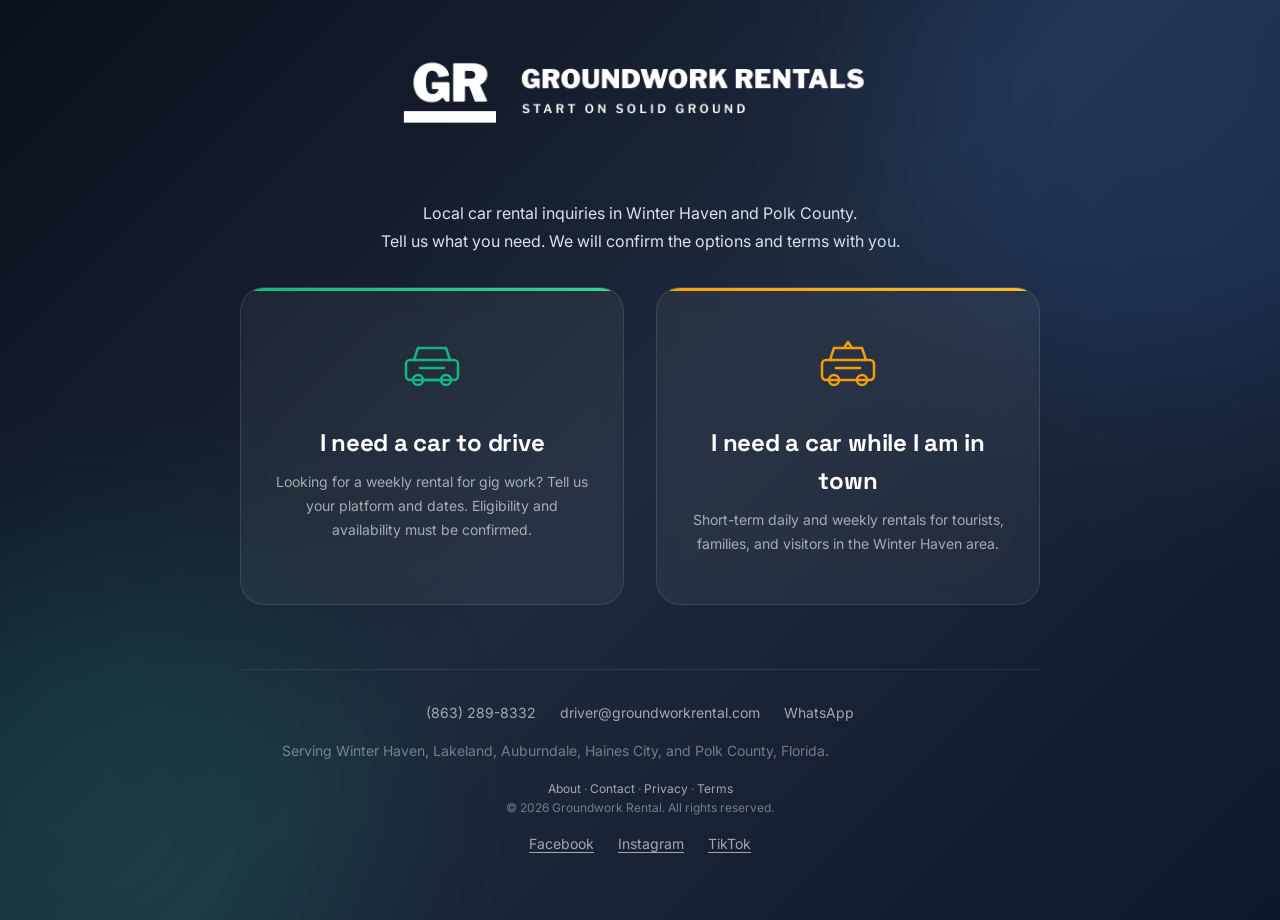
==== commit 4bd381a2: "Fix rental inquiries and align public business information" ====
--- a/index.html
+++ b/index.html
@@ -3,22 +3,22 @@
 <head>
   <meta charset="UTF-8">
   <meta name="viewport" content="width=device-width, initial-scale=1.0">
-  <title>Groundwork Rentals | Long-Term &amp; Short-Term Car Rentals in Winter Haven, FL</title>
-  <meta name="description" content="Groundwork Rentals offers weekly car rentals for gig drivers and short-term car rentals for tourists and visitors in Winter Haven, Florida. Locally owned. No credit check for gig drivers.">
+  <title>Groundwork Rental | Long-Term &amp; Short-Term Car Rentals in Winter Haven, FL</title>
+  <meta name="description" content="Groundwork Rental offers weekly car rentals for gig drivers and short-term car rentals for tourists and visitors in Winter Haven, Florida. Locally owned. Contact us to discuss your needs.">
 
   <!-- Open Graph -->
-  <meta property="og:title" content="Groundwork Rentals | Long-Term &amp; Short-Term Car Rentals in Winter Haven, FL">
+  <meta property="og:title" content="Groundwork Rental | Long-Term &amp; Short-Term Car Rentals in Winter Haven, FL">
   <meta property="og:description" content="Weekly car rentals for gig drivers and short-term car rentals for tourists and visitors in Winter Haven, Florida.">
-  <meta property="og:image" content="https://www.groundworkrental.com/images/og-home.jpg">
-  <meta property="og:url" content="https://www.groundworkrental.com/">
+  <meta property="og:image" content="https://groundworkrental.com/images/groundwork-1b-lockup.jpg">
+  <meta property="og:url" content="https://groundworkrental.com/">
   <meta property="og:type" content="website">
   <meta property="og:locale" content="en_US">
 
   <!-- Twitter Card -->
   <meta name="twitter:card" content="summary_large_image">
-  <meta name="twitter:title" content="Groundwork Rentals | Long-Term &amp; Short-Term Car Rentals in Winter Haven, FL">
+  <meta name="twitter:title" content="Groundwork Rental | Long-Term &amp; Short-Term Car Rentals in Winter Haven, FL">
   <meta name="twitter:description" content="Weekly car rentals for gig drivers and short-term car rentals for tourists and visitors in Winter Haven, Florida.">
-  <meta name="twitter:image" content="https://www.groundworkrental.com/images/og-home.jpg">
+  <meta name="twitter:image" content="https://groundworkrental.com/images/groundwork-1b-lockup.jpg">
 
   <!-- Google Fonts -->
   <link rel="preconnect" href="https://fonts.googleapis.com">
@@ -29,10 +29,10 @@
   <link rel="stylesheet" href="styles.css">
 
   <!-- Canonical -->
-  <link rel="canonical" href="https://www.groundworkrental.com/">
+  <link rel="canonical" href="https://groundworkrental.com/">
 
   <!-- Favicon -->
-  <link rel="icon" href="images/favicon.ico" type="image/x-icon">
+  <link rel="icon" href="images/groundwork-1b-mark.png" type="image/png">
 
   <!-- Google Analytics 4 — uncomment and replace TK-GA4-ID with your Measurement ID -->
   <!--
@@ -47,47 +47,44 @@
 
   <!-- JSON-LD: LocalBusiness -->
   <script type="application/ld+json">
-  {
-    "@context": "https://schema.org",
-    "@type": "LocalBusiness",
-    "name": "Groundwork Rentals",
-    "description": "Long-term weekly car rentals for gig drivers and short-term car rentals for tourists and visitors in Winter Haven, Florida.",
-    "url": "https://www.groundworkrental.com",
-    "telephone": "+18632729928",
-    "email": "driver@groundworkrental.com",
-    "address": {
-      "@type": "PostalAddress",
-      "streetAddress": "Winter Haven, FL",
-      "addressLocality": "Winter Haven",
-      "addressRegion": "FL",
-      "postalCode": "33884",
-      "addressCountry": "US"
-    },
-    "geo": {
+{
+  "@context": "https://schema.org",
+  "@type": "LocalBusiness",
+  "name": "Groundwork Rental",
+  "description": "Long-term weekly car rentals for gig drivers and short-term car rentals for tourists and visitors in Winter Haven, Florida.",
+  "url": "https://groundworkrental.com",
+  "telephone": "+18632898332",
+  "email": "driver@groundworkrental.com",
+  "address": {
+    "@type": "PostalAddress",
+    "addressLocality": "Winter Haven",
+    "addressRegion": "FL",
+    "addressCountry": "US"
+  },
+  "geo": {
+    "@type": "GeoCoordinates",
+    "latitude": "28.0222",
+    "longitude": "-81.7329"
+  },
+  "areaServed": {
+    "@type": "GeoCircle",
+    "geoMidpoint": {
       "@type": "GeoCoordinates",
       "latitude": "28.0222",
       "longitude": "-81.7329"
     },
-    "areaServed": {
-      "@type": "GeoCircle",
-      "geoMidpoint": {
-        "@type": "GeoCoordinates",
-        "latitude": "28.0222",
-        "longitude": "-81.7329"
-      },
-      "geoRadius": "50 mi"
-    },
-    "openingHours": "Mo-Fr 08:00-18:00, Sa 09:00-14:00",
-    "image": "https://www.groundworkrental.com/images/og-home.jpg"
-  }
+    "geoRadius": "50 mi"
+  },
+  "image": "https://groundworkrental.com/images/groundwork-1b-lockup.jpg"
+}
   </script>
 </head>
 <body>
   <a href="#main" class="skip-link">Skip to main content</a>
 
   <main id="main" class="splash" role="main">
-    <img src="images/groundwork-1b-lockup.png" alt="Groundwork Rentals — Start on Solid Ground" class="splash__logo-img">
-    <h1 class="sr-only">Groundwork Rentals</h1>
+    <img src="images/groundwork-1b-lockup.png" alt="Groundwork Rental — Start on Solid Ground" class="splash__logo-img">
+    <h1 class="sr-only">Groundwork Rental</h1><p class="splash-intro">Local car rental inquiries in Winter Haven and Polk County.<br>Tell us what you need. We will confirm the options and terms with you.</p>
 
     <div class="splash__cards">
       <!-- Driver Card -->
@@ -101,7 +98,7 @@
           <line x1="20" y1="32" x2="44" y2="32"/>
         </svg>
         <span class="splash-card__title">I need a car to drive</span>
-        <p class="splash-card__desc">Weekly rentals for Uber, Lyft, DoorDash, and every gig platform. No credit check. Pick up in Winter Haven.</p>
+        <p class="splash-card__desc">Looking for a weekly rental for gig work? Tell us your platform and dates. Eligibility and availability must be confirmed.</p>
       </a>
 
       <!-- Short-Term Rental Card -->
@@ -121,7 +118,7 @@
 
     <footer class="splash-footer">
       <div class="splash-footer__links">
-        <a href="tel:+18632729928">(863) 272-9928</a>
+        <a href="tel:+18632898332">(863) 289-8332</a>
         <a href="mailto:driver@groundworkrental.com">driver@groundworkrental.com</a>
         <a href="https://wa.me/18632898332?text=Hi%2C%20I%27d%20like%20to%20learn%20more%20about%20your%20services." aria-label="Message us on WhatsApp">WhatsApp</a>
       </div>
@@ -131,19 +128,11 @@
         <a href="contact.html">Contact</a> &middot;
         <a href="privacy.html">Privacy</a> &middot;
         <a href="terms.html">Terms</a>
-        <br>&copy; <span data-year></span> Groundwork Rentals. All rights reserved.
+        <br>&copy; <span data-year></span> Groundwork Rental. All rights reserved.
       </div>
-    </footer>
+    <nav class="social-links" aria-label="Social media"><a href="https://www.facebook.com/profile.php?id=61594412152665">Facebook</a><a href="https://www.instagram.com/groundworkrentals/">Instagram</a><a href="https://www.tiktok.com/@groundworkrental">TikTok</a></nav>
+  </footer>
   </main>
-
-  <!-- Promotional Pop-up -->
-  <div class="promo-popup" role="dialog" aria-modal="true" aria-label="Promotional offer">
-    <div class="promo-popup__overlay"></div>
-    <div class="promo-popup__content">
-      <button class="promo-popup__close" aria-label="Close promotional popup">&times;</button>
-      <img class="promo-popup__img" src="" alt="" loading="eager">
-    </div>
-  </div>
 
   <script src="script.js" defer></script>
 </body>
--- a/styles.css
+++ b/styles.css
@@ -2132,3 +2132,14 @@
     background: #fff;
   }
 }
+
+/* Inquiry reliability and accessible section navigation. */
+[id] { scroll-margin-top: 7rem; }
+.submit-error { padding: 1rem; border: 2px solid #a12f25; color: #84251e; background: #fff5f3; border-radius: .5rem; }
+.submit-error[hidden] { display: none; }
+.form-note { font-size: .875rem; margin-top: 1rem; line-height: 1.6; }
+.social-links { display: flex; justify-content: center; gap: 1.5rem; flex-wrap: wrap; padding: 1rem; }
+.social-links a { text-decoration: underline; text-underline-offset: .2em; }
+@media (prefers-reduced-motion: reduce) { html { scroll-behavior: auto; } *, *::before, *::after { animation-duration: .01ms !important; transition-duration: .01ms !important; } }
+
+.splash-intro { max-width: 44rem; margin: 0 auto 2rem; text-align: center; line-height: 1.7; color: #dce2eb; padding: 0 1rem; }
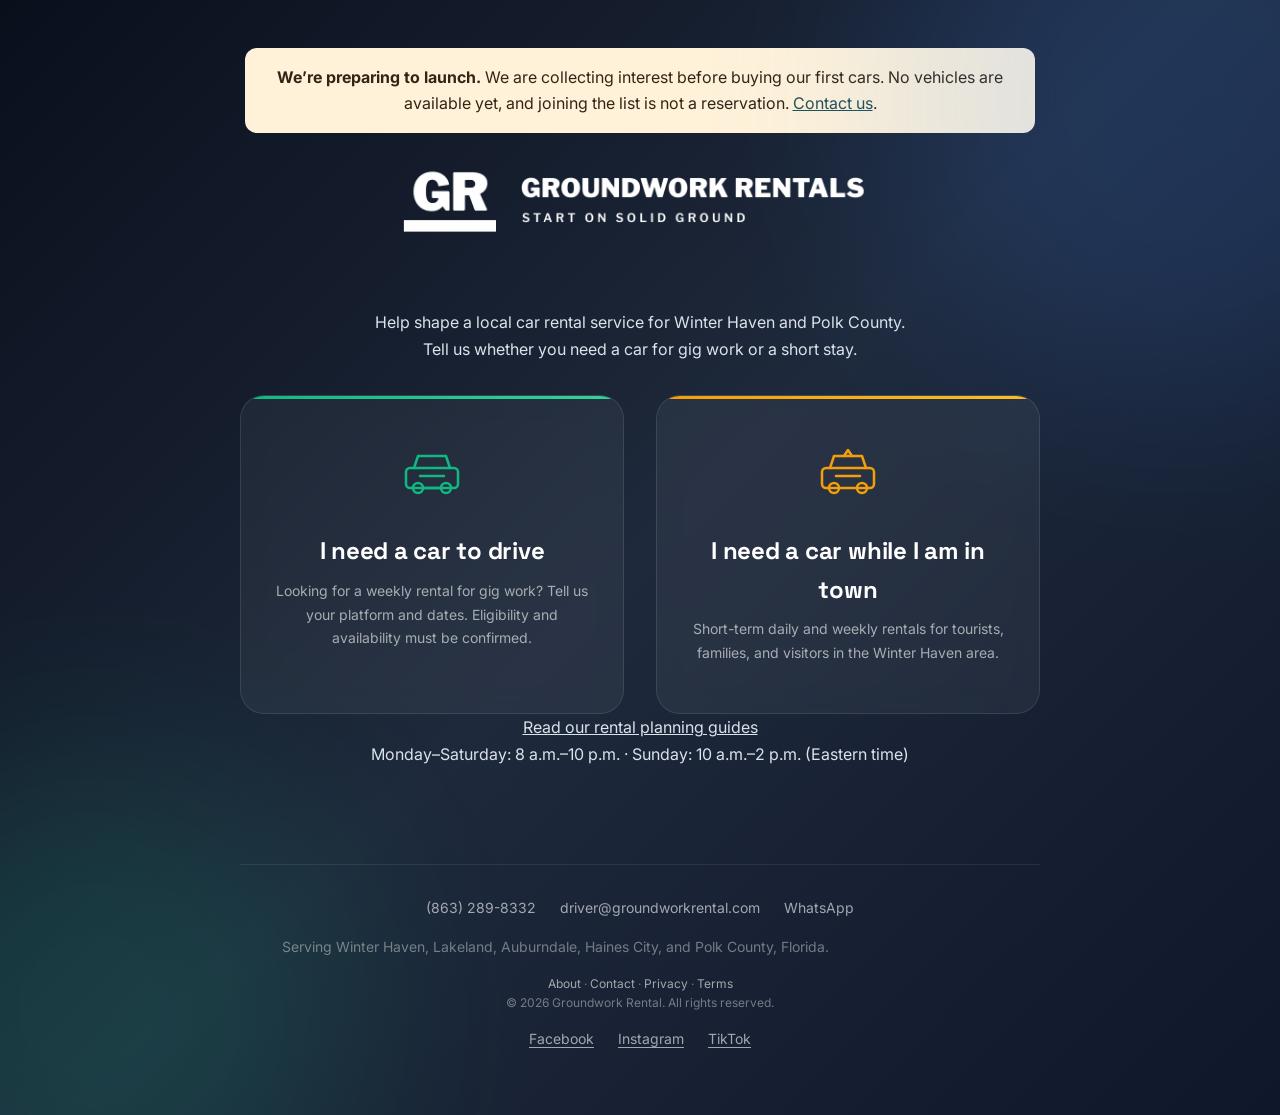
==== commit dc94176e: "Launch interest-list marketing with rental guides and confirmed hours" ====
--- a/index.html
+++ b/index.html
@@ -51,7 +51,7 @@
   "@context": "https://schema.org",
   "@type": "LocalBusiness",
   "name": "Groundwork Rental",
-  "description": "Long-term weekly car rentals for gig drivers and short-term car rentals for tourists and visitors in Winter Haven, Florida.",
+  "description": "Preparing to launch a local rental service. Collecting interest; no vehicles available yet.",
   "url": "https://groundworkrental.com",
   "telephone": "+18632898332",
   "email": "driver@groundworkrental.com",
@@ -83,8 +83,9 @@
   <a href="#main" class="skip-link">Skip to main content</a>
 
   <main id="main" class="splash" role="main">
+<aside class="launch-note"><strong>We’re preparing to launch.</strong> We are collecting interest before buying our first cars. No vehicles are available yet, and joining the list is not a reservation. <a href="contact.html">Contact us</a>.</aside>
     <img src="images/groundwork-1b-lockup.png" alt="Groundwork Rental — Start on Solid Ground" class="splash__logo-img">
-    <h1 class="sr-only">Groundwork Rental</h1><p class="splash-intro">Local car rental inquiries in Winter Haven and Polk County.<br>Tell us what you need. We will confirm the options and terms with you.</p>
+    <h1 class="sr-only">Groundwork Rental</h1><p class="splash-intro">Help shape a local car rental service for Winter Haven and Polk County.<br>Tell us whether you need a car for gig work or a short stay.</p>
 
     <div class="splash__cards">
       <!-- Driver Card -->
@@ -116,7 +117,7 @@
       </a>
     </div>
 
-    <footer class="splash-footer">
+    <p class="splash-intro"><a href="rental-guides.html">Read our rental planning guides</a><br>Monday–Saturday: 8 a.m.–10 p.m. · Sunday: 10 a.m.–2 p.m. (Eastern time)</p><footer class="splash-footer">
       <div class="splash-footer__links">
         <a href="tel:+18632898332">(863) 289-8332</a>
         <a href="mailto:driver@groundworkrental.com">driver@groundworkrental.com</a>
--- a/styles.css
+++ b/styles.css
@@ -2143,3 +2143,8 @@
 @media (prefers-reduced-motion: reduce) { html { scroll-behavior: auto; } *, *::before, *::after { animation-duration: .01ms !important; transition-duration: .01ms !important; } }
 
 .splash-intro { max-width: 44rem; margin: 0 auto 2rem; text-align: center; line-height: 1.7; color: #dce2eb; padding: 0 1rem; }
+
+/* Prelaunch information and customer guides */
+.launch-note{background:#fff2d9;color:#332516;padding:1rem 1.5rem;line-height:1.65;text-align:center;font-size:1rem;max-width:100%;}.launch-note a{color:#214f56;text-decoration:underline}.splash>.launch-note{max-width:790px;border-radius:12px;margin-bottom:1.5rem}.guide-footer{text-align:center;padding:1.2rem;line-height:1.8}.guide-footer a{color:inherit;text-decoration:underline}.reading{max-width:760px;margin:auto;padding:2.5rem 1.25rem;line-height:1.85}.reading h1{font-size:clamp(2rem,5vw,3.2rem);line-height:1.15;margin-bottom:1.5rem}.reading h2{font-size:1.5rem;margin:2rem 0 .6rem}.reading p,.reading ul,.reading ol{margin-bottom:1.2rem}.reading ul,.reading ol{padding-left:1.5rem}.reading a{text-decoration:underline}.guide-card{display:block;border:1px solid #ddd;border-radius:12px;padding:1.5rem;margin:1rem 0}.reading .launch-note{text-align:left;border-radius:12px}.splash-intro a{color:inherit;text-decoration:underline}
+
+.reading .guide-card{text-decoration:none}.guide-card:hover h2,.guide-card:focus h2{text-decoration:underline}.guide-card h2{margin-top:0}.guide-card p{margin-bottom:0}
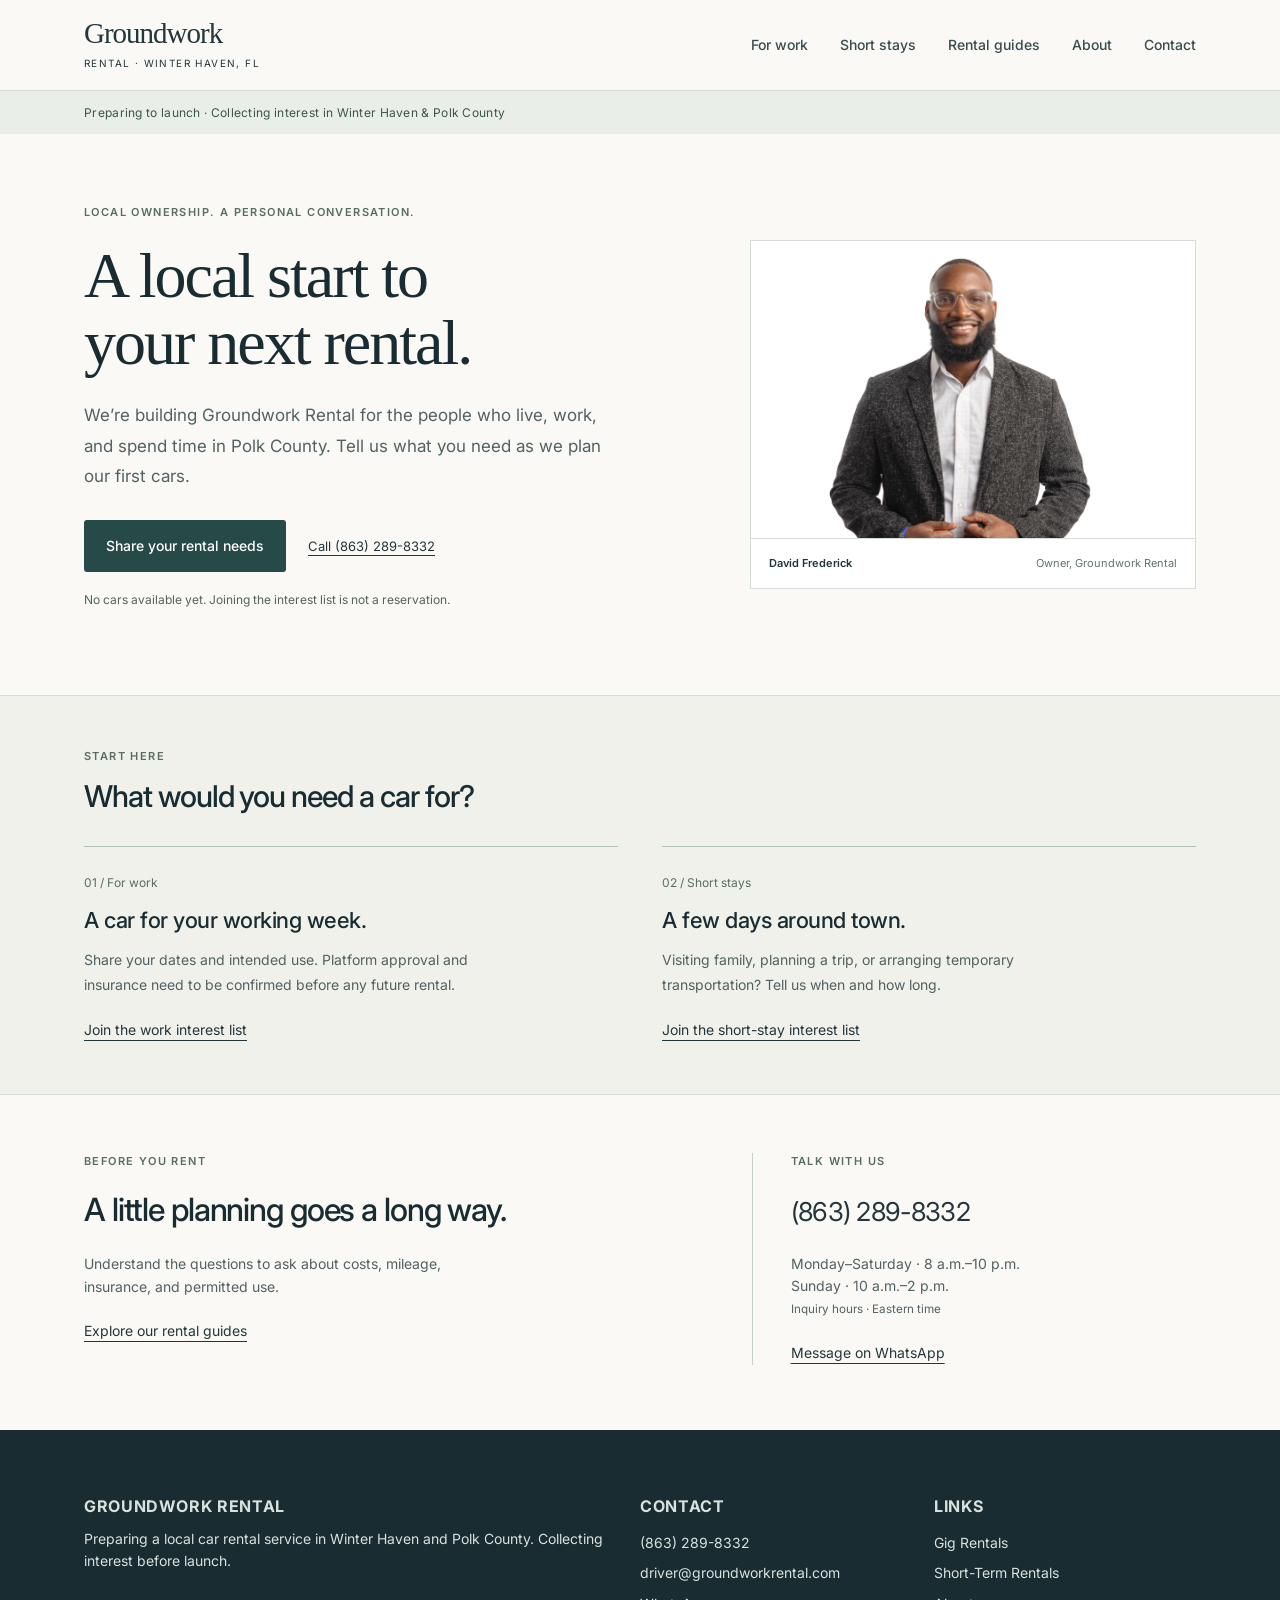
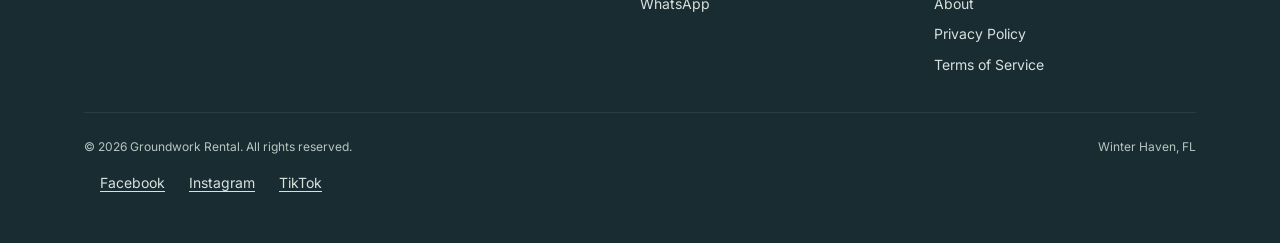
==== commit 46b77074: "Refresh website with restrained typography and owner-led homepage" ====
--- a/index.html
+++ b/index.html
@@ -4,11 +4,11 @@
   <meta charset="UTF-8">
   <meta name="viewport" content="width=device-width, initial-scale=1.0">
   <title>Groundwork Rental | Long-Term &amp; Short-Term Car Rentals in Winter Haven, FL</title>
-  <meta name="description" content="Groundwork Rental offers weekly car rentals for gig drivers and short-term car rentals for tourists and visitors in Winter Haven, Florida. Locally owned. Contact us to discuss your needs.">
+  <meta name="description" content="Groundwork Rental is collecting interest before launch in Winter Haven and Polk County. No cars available yet. Share your rental needs with us.">
 
   <!-- Open Graph -->
   <meta property="og:title" content="Groundwork Rental | Long-Term &amp; Short-Term Car Rentals in Winter Haven, FL">
-  <meta property="og:description" content="Weekly car rentals for gig drivers and short-term car rentals for tourists and visitors in Winter Haven, Florida.">
+  <meta property="og:description" content="Groundwork Rental is collecting interest before launch in Winter Haven and Polk County. No cars available yet. Share your rental needs with us.">
   <meta property="og:image" content="https://groundworkrental.com/images/groundwork-1b-lockup.jpg">
   <meta property="og:url" content="https://groundworkrental.com/">
   <meta property="og:type" content="website">
@@ -17,7 +17,7 @@
   <!-- Twitter Card -->
   <meta name="twitter:card" content="summary_large_image">
   <meta name="twitter:title" content="Groundwork Rental | Long-Term &amp; Short-Term Car Rentals in Winter Haven, FL">
-  <meta name="twitter:description" content="Weekly car rentals for gig drivers and short-term car rentals for tourists and visitors in Winter Haven, Florida.">
+  <meta name="twitter:description" content="Groundwork Rental is collecting interest before launch in Winter Haven and Polk County. No cars available yet. Share your rental needs with us.">
   <meta name="twitter:image" content="https://groundworkrental.com/images/groundwork-1b-lockup.jpg">
 
   <!-- Google Fonts -->
@@ -27,6 +27,7 @@
 
   <!-- Styles -->
   <link rel="stylesheet" href="styles.css">
+  <link rel="stylesheet" href="refresh.css">
 
   <!-- Canonical -->
   <link rel="canonical" href="https://groundworkrental.com/">
@@ -51,7 +52,7 @@
   "@context": "https://schema.org",
   "@type": "LocalBusiness",
   "name": "Groundwork Rental",
-  "description": "Preparing to launch a local rental service. Collecting interest; no vehicles available yet.",
+  "description": "Groundwork Rental is collecting interest before launch in Winter Haven and Polk County. No cars available yet. Share your rental needs with us.",
   "url": "https://groundworkrental.com",
   "telephone": "+18632898332",
   "email": "driver@groundworkrental.com",
@@ -79,62 +80,45 @@
 }
   </script>
 </head>
-<body>
-  <a href="#main" class="skip-link">Skip to main content</a>
-
-  <main id="main" class="splash" role="main">
-<aside class="launch-note"><strong>We’re preparing to launch.</strong> We are collecting interest before buying our first cars. No vehicles are available yet, and joining the list is not a reservation. <a href="contact.html">Contact us</a>.</aside>
-    <img src="images/groundwork-1b-lockup.png" alt="Groundwork Rental — Start on Solid Ground" class="splash__logo-img">
-    <h1 class="sr-only">Groundwork Rental</h1><p class="splash-intro">Help shape a local car rental service for Winter Haven and Polk County.<br>Tell us whether you need a car for gig work or a short stay.</p>
-
-    <div class="splash__cards">
-      <!-- Driver Card -->
-      <a href="drivers.html" class="splash-card" aria-label="I need a car to drive for gig work">
-        <svg class="splash-card__icon splash-card__icon--driver" viewBox="0 0 64 64" fill="none" stroke="currentColor" stroke-width="2.5" stroke-linecap="round" stroke-linejoin="round" aria-hidden="true">
-          <rect x="6" y="24" width="52" height="20" rx="4"/>
-          <path d="M14 24l4-12h28l4 12"/>
-          <circle cx="18" cy="44" r="5"/>
-          <circle cx="46" cy="44" r="5"/>
-          <line x1="23" y1="44" x2="41" y2="44"/>
-          <line x1="20" y1="32" x2="44" y2="32"/>
-        </svg>
-        <span class="splash-card__title">I need a car to drive</span>
-        <p class="splash-card__desc">Looking for a weekly rental for gig work? Tell us your platform and dates. Eligibility and availability must be confirmed.</p>
-      </a>
-
-      <!-- Short-Term Rental Card -->
-      <a href="stays.html" class="splash-card" aria-label="I need a car for a few days while visiting Winter Haven">
-        <svg class="splash-card__icon splash-card__icon--stays" viewBox="0 0 64 64" fill="none" stroke="currentColor" stroke-width="2.5" stroke-linecap="round" stroke-linejoin="round" aria-hidden="true">
-          <rect x="6" y="24" width="52" height="20" rx="4"/>
-          <path d="M14 24l4-12h28l4 12"/>
-          <circle cx="18" cy="44" r="5"/>
-          <circle cx="46" cy="44" r="5"/>
-          <path d="M28 12l4-6 4 6"/>
-          <line x1="20" y1="32" x2="44" y2="32"/>
-        </svg>
-        <span class="splash-card__title">I need a car while I am in town</span>
-        <p class="splash-card__desc">Short-term daily and weekly rentals for tourists, families, and visitors in the Winter Haven area.</p>
-      </a>
+<body class="home-page"><a href="#main" class="skip-link">Skip to main content</a><header class="site-header"><div class="container"><a class="site-header__logo brand-name" href="index.html" aria-label="Groundwork Rental home">Groundwork<span>Rental · Winter Haven, FL</span></a><button class="nav-toggle" aria-expanded="false" aria-controls="main-nav" aria-label="Toggle navigation"><span></span><span></span><span></span></button><nav class="site-nav" id="main-nav" aria-label="Main navigation"><a href="drivers.html">For work</a><a href="stays.html">Short stays</a><a href="rental-guides.html">Rental guides</a><a href="about.html">About</a><a href="contact.html">Contact</a></nav></div></header>
+<main id="main">
+<div class="home-status"><div class="container">Preparing to launch · Collecting interest in Winter Haven &amp; Polk County</div></div>
+<section class="home-intro container">
+<div class="home-intro__copy"><p class="eyebrow">Local ownership. A personal conversation.</p><h1>A local start to<br>your next rental.</h1><p class="home-lead">We’re building Groundwork Rental for the people who live, work, and spend time in Polk County. Tell us what you need as we plan our first cars.</p><div class="home-actions"><a class="btn btn--primary" href="#rental-needs">Share your rental needs</a><a class="quiet-link" href="tel:+18632898332">Call (863) 289-8332</a></div><p class="availability-note">No cars available yet. Joining the interest list is not a reservation.</p></div>
+<aside class="owner-intro"><img src="images/David.jpg" alt="David Frederick, owner of Groundwork Rental" width="2000" height="1335"><div class="owner-caption"><strong>David Frederick</strong><span>Owner, Groundwork Rental</span></div></aside>
+</section>
+<section class="needs-section" id="rental-needs"><div class="container"><div class="section-heading-row"><p class="eyebrow">Start here</p><h2>What would you need a car for?</h2></div><div class="needs-grid"><a class="need-link" href="drivers.html"><span class="need-index">01 / For work</span><h3>A car for your working week.</h3><p>Share your dates and intended use. Platform approval and insurance need to be confirmed before any future rental.</p><span class="text-link">Join the work interest list</span></a><a class="need-link" href="stays.html"><span class="need-index">02 / Short stays</span><h3>A few days around town.</h3><p>Visiting family, planning a trip, or arranging temporary transportation? Tell us when and how long.</p><span class="text-link">Join the short-stay interest list</span></a></div></div></section>
+<section class="home-details container"><div><p class="eyebrow">Before you rent</p><h2>A little planning goes a long way.</h2><p>Understand the questions to ask about costs, mileage, insurance, and permitted use.</p><a class="text-link" href="rental-guides.html">Explore our rental guides</a></div><div class="contact-panel"><p class="eyebrow">Talk with us</p><a class="contact-phone" href="tel:+18632898332">(863) 289-8332</a><p>Monday–Saturday · 8 a.m.–10 p.m.<br>Sunday · 10 a.m.–2 p.m.<br><small>Inquiry hours · Eastern time</small></p><a class="text-link" href="https://wa.me/18632898332">Message on WhatsApp</a></div></section>
+</main><footer class="site-footer">
+    <div class="container">
+      <div class="footer-grid">
+        <div class="footer-col">
+          <p class="footer-col__title">Groundwork Rental</p>
+          <p>Preparing a local car rental service in Winter Haven and Polk County. Collecting interest before launch.</p>
+        </div>
+        <div class="footer-col">
+          <p class="footer-col__title">Contact</p>
+          <ul>
+            <li><a href="tel:+18632898332">(863) 289-8332</a></li>
+            <li><a href="mailto:driver@groundworkrental.com">driver@groundworkrental.com</a></li>
+            <li><a href="https://wa.me/18632898332">WhatsApp</a></li>
+          </ul>
+        </div>
+        <div class="footer-col">
+          <p class="footer-col__title">Links</p>
+          <ul>
+            <li><a href="drivers.html">Gig Rentals</a></li>
+            <li><a href="stays.html">Short-Term Rentals</a></li>
+            <li><a href="about.html">About</a></li>
+            <li><a href="privacy.html">Privacy Policy</a></li>
+            <li><a href="terms.html">Terms of Service</a></li>
+          </ul>
+        </div>
+      </div>
+      <div class="footer-bottom">
+        <span>&copy; <span data-year></span> Groundwork Rental. All rights reserved.</span>
+        <span>Winter Haven, FL</span>
+      </div>
     </div>
-
-    <p class="splash-intro"><a href="rental-guides.html">Read our rental planning guides</a><br>Monday–Saturday: 8 a.m.–10 p.m. · Sunday: 10 a.m.–2 p.m. (Eastern time)</p><footer class="splash-footer">
-      <div class="splash-footer__links">
-        <a href="tel:+18632898332">(863) 289-8332</a>
-        <a href="mailto:driver@groundworkrental.com">driver@groundworkrental.com</a>
-        <a href="https://wa.me/18632898332?text=Hi%2C%20I%27d%20like%20to%20learn%20more%20about%20your%20services." aria-label="Message us on WhatsApp">WhatsApp</a>
-      </div>
-      <p>Serving Winter Haven, Lakeland, Auburndale, Haines City, and Polk County, Florida.</p>
-      <div class="splash-footer__meta">
-        <a href="about.html">About</a> &middot;
-        <a href="contact.html">Contact</a> &middot;
-        <a href="privacy.html">Privacy</a> &middot;
-        <a href="terms.html">Terms</a>
-        <br>&copy; <span data-year></span> Groundwork Rental. All rights reserved.
-      </div>
-    <nav class="social-links" aria-label="Social media"><a href="https://www.facebook.com/profile.php?id=61594412152665">Facebook</a><a href="https://www.instagram.com/groundworkrentals/">Instagram</a><a href="https://www.tiktok.com/@groundworkrental">TikTok</a></nav>
-  </footer>
-  </main>
-
-  <script src="script.js" defer></script>
-</body>
-</html>
+  <nav class="social-links" aria-label="Social media"><a href="https://www.facebook.com/profile.php?id=61594412152665">Facebook</a><a href="https://www.instagram.com/groundworkrentals/">Instagram</a><a href="https://www.tiktok.com/@groundworkrental">TikTok</a></nav>
+  <p class="guide-footer"><a href="rental-guides.html">Rental planning guides</a> · Monday–Saturday: 8 a.m.–10 p.m. · Sunday: 10 a.m.–2 p.m. (Eastern time)</p></footer><script src="script.js" defer></script></body></html>
--- a/refresh.css
+++ b/refresh.css
@@ -0,0 +1,7 @@
+/* Groundwork Rental: restrained local-business visual refresh. */
+:root{--color-base:#192c32;--color-base-light:#243b42;--color-text:#24363b;--color-text-muted:#56656a;--color-bg:#faf9f5;--color-border:#d6dcd8;--color-driver:#264a47;--color-stays:#264a47;--color-accent:#264a47;--font-display:'Inter',sans-serif;--radius-lg:4px;--radius-md:4px;--radius-xl:4px}
+body{background:#faf9f5}h1,h2{font-weight:500;letter-spacing:-.035em}h1{font-family:Georgia,'Times New Roman',serif}h2{line-height:1.2}.container{max-width:1160px}.site-header{background:#faf9f5;color:#24363b;border-bottom:1px solid #d6dcd8;backdrop-filter:none}.site-header .container{min-height:90px}.brand-name{display:flex;flex-direction:column;align-items:flex-start;font-family:Georgia,serif;font-size:29px;line-height:1.05;letter-spacing:-1px}.brand-name span{font:10px/1.8 'Inter',sans-serif;letter-spacing:1.4px;text-transform:uppercase;margin-top:5px}.site-nav a{font-family:var(--font-body);color:#394b50;text-transform:none;letter-spacing:0;font-weight:500;font-size:14px}.site-nav a:hover,.site-nav a[aria-current="page"]{color:#193c37;text-decoration:underline;text-underline-offset:6px}.nav-toggle span{background:#24363b}.site-nav.is-open{top:90px;background:#faf9f5;box-shadow:0 8px 12px #192c3210}.launch-note{background:#e9eee8;color:#344943;font-size:13px;line-height:1.65;padding:14px 24px;border-radius:0!important}.hero,.hero--driver,.hero--stays{background:#f1f0e9;color:#24363b;text-align:left;padding:64px 0}.hero:before,.hero:after{display:none}.hero h1{color:#24363b;font-size:clamp(36px,5vw,62px);max-width:800px;line-height:1.08}.hero__sub{color:#4e6063;max-width:660px;margin:22px 0;font-size:18px}.hero__price{font-size:14px;color:#435b56;font-weight:500}.hero__actions{justify-content:flex-start}.btn,.btn:hover{border-radius:3px;box-shadow:none;transform:none;text-transform:none;letter-spacing:0;font-weight:500;font-size:14px;padding:14px 20px;transition:background .15s}.btn--driver,.btn--stays,.btn--primary,.btn--whatsapp{background:#264a47;color:white}.btn--driver:hover,.btn--stays:hover,.btn--primary:hover,.btn--whatsapp:hover{background:#163c39;box-shadow:none}.btn--outline{border-color:#264a47;color:#264a47}.btn--outline:hover{background:#e6ece6;color:#193c37}.platform-strip{background:#fff;color:#344b49;padding:24px 0;border-bottom:1px solid #d6dcd8;font-size:14px}.platform-strip a{display:inline;text-decoration:underline;text-underline-offset:3px}.section{padding:56px 0}.section--alt{background:#f0f1eb}.section__header{text-align:left;max-width:850px;margin:0 0 30px}.section__header p{margin:16px 0;max-width:760px}.section__header h2{font-size:30px}.steps{gap:32px}.step{border:0;border-top:1px solid #aebcb6;border-radius:0;background:transparent;box-shadow:none;text-align:left;padding:24px 0;animation:none}.step:hover{transform:none;box-shadow:none}.step__icon{display:none}.step__number{background:none;color:#647c70;border-radius:0;font:28px Georgia,serif;justify-content:flex-start;width:auto}.step__desc{margin:0;font-size:15px;max-width:360px}.step__title{font-size:18px}.form-section{margin:0;box-shadow:none;border-radius:4px;padding:28px}.form-label{text-transform:none;letter-spacing:0;font-weight:600}.form-input,.form-textarea,.form-select{border-radius:3px;background:#fff}.faq-list{max-width:none}.faq-question{font-weight:500}.why-local__image{background:#fff;border-radius:4px}.why-local__list svg{color:#264a47}.contact-method{box-shadow:none;border-radius:4px}.contact-method:hover{transform:none;box-shadow:none}.contact-method svg{color:#264a47}.site-footer{background:#192c32}.footer-col p,.site-footer a{color:#d9e1dd}.footer-col__title{color:#fff}.whatsapp-fab{width:48px;height:48px;background:#264a47;box-shadow:0 2px 8px #0002}.whatsapp-fab:hover{transform:none}.reading .guide-card{border-radius:0;border:0;border-top:1px solid #bcc9c1;padding:26px 0;margin:0}.reading{padding-top:48px;padding-bottom:56px}.reading h1{font-family:Georgia,serif}.reading .launch-note{margin:24px 0}.guide-footer{background:#e9eee8;font-size:13px}.home-status{background:#e9eee8;font-size:12px;color:#3d554a;letter-spacing:.3px;padding:12px 0}.home-intro{display:grid;grid-template-columns:1.35fr 1fr;gap:64px;align-items:center;padding-top:70px;padding-bottom:70px}.eyebrow{font-size:11px;font-weight:600;letter-spacing:1.4px;text-transform:uppercase;color:#596d62;margin-bottom:20px}.home-intro h1{font-size:clamp(44px,5vw,70px);line-height:1.05;letter-spacing:-2px;margin:0 0 24px}.home-lead{font-size:17px;line-height:1.8;max-width:540px;color:#526163}.home-actions{display:flex;align-items:center;gap:22px;margin:28px 0 18px;flex-wrap:wrap}.quiet-link{font-size:13px;text-decoration:underline;text-underline-offset:4px}.availability-note{font-size:12px;color:#53645d;max-width:440px}.owner-intro{border:1px solid #d6dcd8;background:#fff}.owner-intro img{width:100%;height:330px;object-fit:cover;object-position:50% 28%}.owner-caption{display:flex;justify-content:space-between;gap:12px;font-size:11px;padding:16px 18px;border-top:1px solid #d6dcd8}.owner-caption strong{font-weight:600}.owner-caption span{color:#65746d}.needs-section{border-top:1px solid #d6dcd8;border-bottom:1px solid #d6dcd8;padding:52px 0;background:#f0f1eb;scroll-margin-top:110px}.section-heading-row h2{font-size:30px;margin-bottom:32px}.section-heading-row .eyebrow{margin-bottom:12px}.needs-grid{display:grid;grid-template-columns:1fr 1fr;gap:44px}.need-link{display:block;border-top:1px solid #b4c1b9;padding-top:22px}.need-index{font-size:12px;color:#586f61}.need-link h3{font-size:22px;font-weight:500;margin:14px 0;letter-spacing:-.5px}.need-link p{font-size:14px;color:#526163;max-width:430px;line-height:1.8;margin-bottom:20px}.text-link{font-size:14px;text-decoration:underline;text-underline-offset:5px}.need-link:hover .text-link{color:#182e29;text-decoration-thickness:2px}.home-details{display:grid;grid-template-columns:1.3fr 1fr;gap:90px;padding-top:58px;padding-bottom:65px}.home-details h2{font-size:32px;max-width:440px}.home-details p:not(.eyebrow){font-size:14px;margin:20px 0;max-width:420px;color:#526163}.contact-panel{border-left:1px solid #c7d0c8;padding-left:38px}.contact-phone{font-size:26px;letter-spacing:-.7px}.home-page .social-links{justify-content:flex-start;padding-left:0}.home-page .guide-footer{display:none}
+@media(max-width:767px){.home-intro{grid-template-columns:1fr;gap:32px;padding-top:38px;padding-bottom:40px}.home-intro h1{font-size:46px}.home-lead{font-size:16px}.owner-intro img{height:275px}.home-status{font-size:11px}.needs-grid,.home-details{grid-template-columns:1fr;gap:30px}.home-details{padding-top:38px;padding-bottom:38px}.contact-panel{border-left:0;border-top:1px solid #c7d0c8;padding:30px 0 0}.hero{padding:38px 0}.hero h1{font-size:40px}.section{padding:38px 0}.form-section{padding:20px}.hero__actions{align-items:stretch}.hero__actions .btn{width:100%}.brand-name{font-size:26px}.site-header .container{min-height:80px}.site-nav.is-open{top:80px}.owner-caption{flex-wrap:wrap}.home-actions{gap:16px}.home-actions .btn{width:100%}.needs-section{padding:38px 0}.section__header h2{font-size:27px}}
+.home-page .social-links{max-width:1128px;margin:0 auto;padding:16px 24px}.footer-bottom{color:#b8c6c0}.owner-intro img{height:auto;object-fit:contain}
+.site-footer .guide-footer{color:#344943}.site-footer .guide-footer a{color:#243e35}.why-local__image img{object-fit:contain!important;background:#fff}
+@media(max-width:767px){.whatsapp-fab{display:none}}
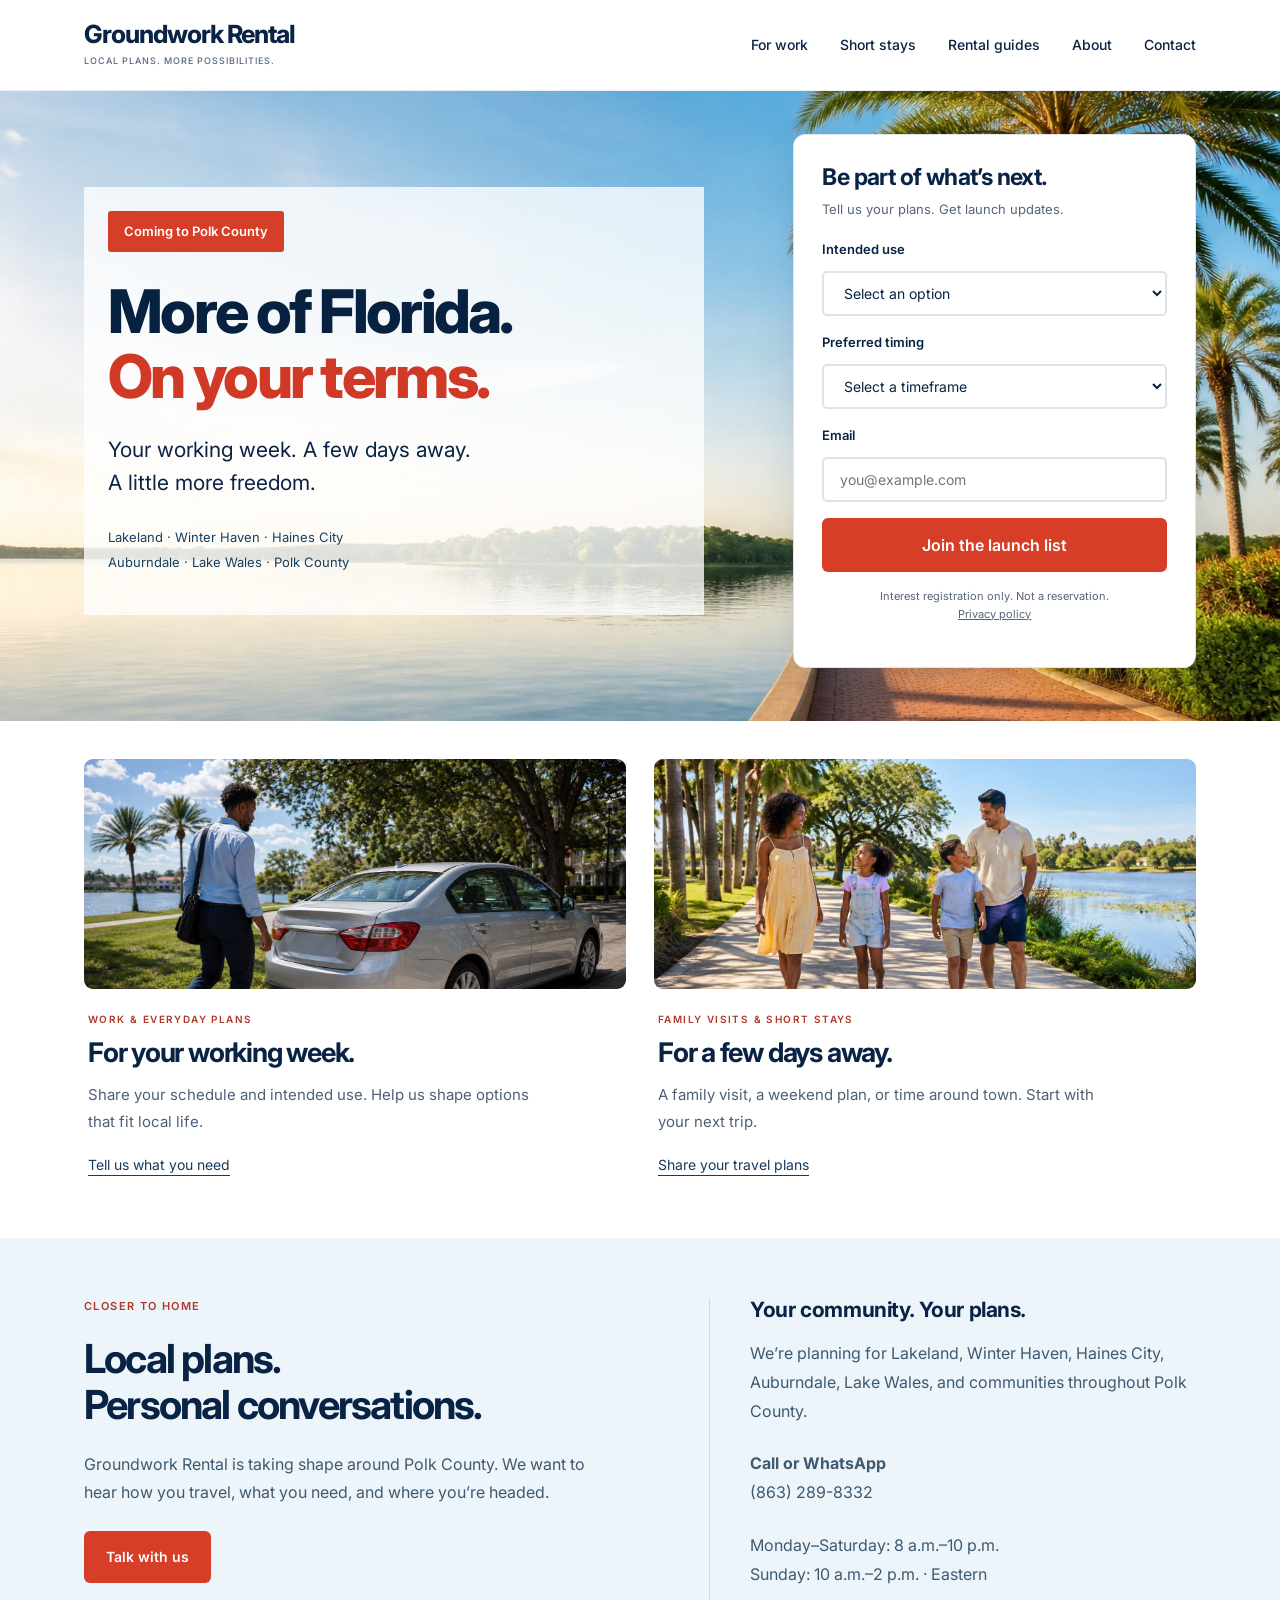
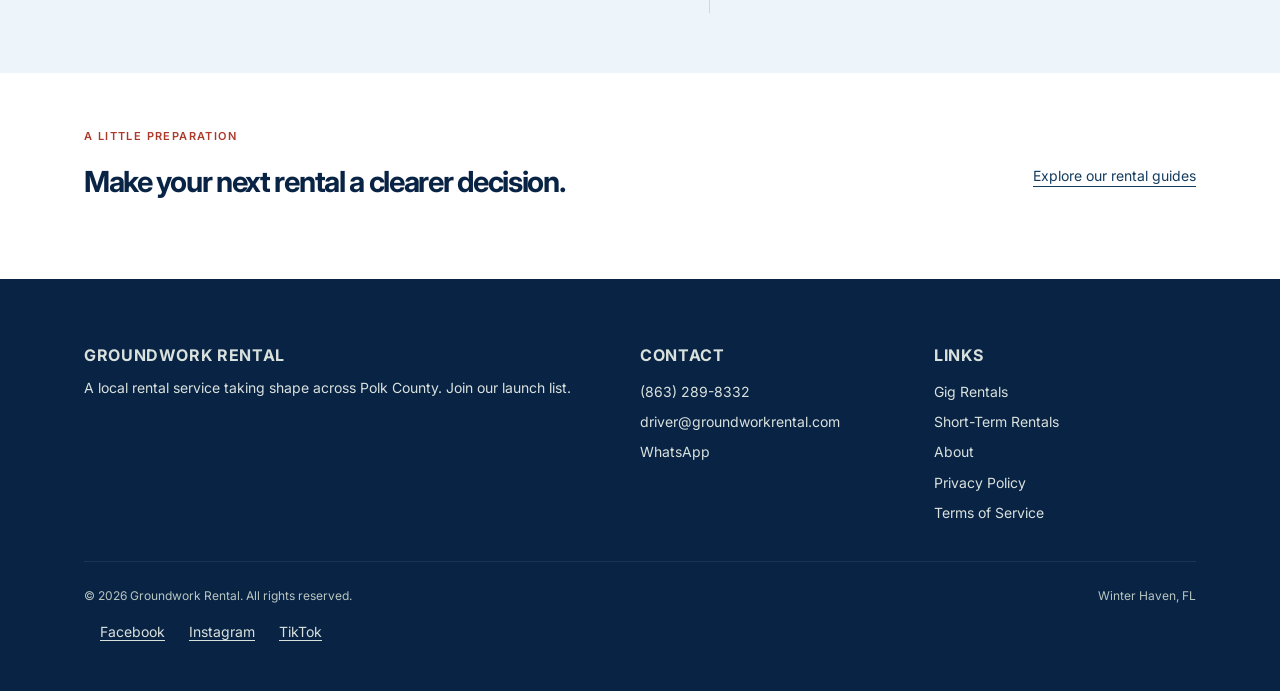
==== commit 2d25338d: "Implement approved Florida Lifestyle website and launch interest form" ====
--- a/index.html
+++ b/index.html
@@ -3,12 +3,12 @@
 <head>
   <meta charset="UTF-8">
   <meta name="viewport" content="width=device-width, initial-scale=1.0">
-  <title>Groundwork Rental | Long-Term &amp; Short-Term Car Rentals in Winter Haven, FL</title>
-  <meta name="description" content="Groundwork Rental is collecting interest before launch in Winter Haven and Polk County. No cars available yet. Share your rental needs with us.">
+  <title>Groundwork Rental | Work &amp; Short Stays in Polk County</title>
+  <meta name="description" content="Groundwork Rental is coming to Polk County. Join the launch list for work, short stays, and everyday travel across Lakeland, Winter Haven, Haines City, Auburndale, Lake Wales, and Polk County.">
 
   <!-- Open Graph -->
-  <meta property="og:title" content="Groundwork Rental | Long-Term &amp; Short-Term Car Rentals in Winter Haven, FL">
-  <meta property="og:description" content="Groundwork Rental is collecting interest before launch in Winter Haven and Polk County. No cars available yet. Share your rental needs with us.">
+  <meta property="og:title" content="Groundwork Rental | Work &amp; Short Stays in Polk County">
+  <meta property="og:description" content="Groundwork Rental is coming to Polk County. Join the launch list for work, short stays, and everyday travel across Lakeland, Winter Haven, Haines City, Auburndale, Lake Wales, and Polk County.">
   <meta property="og:image" content="https://groundworkrental.com/images/groundwork-1b-lockup.jpg">
   <meta property="og:url" content="https://groundworkrental.com/">
   <meta property="og:type" content="website">
@@ -16,8 +16,8 @@
 
   <!-- Twitter Card -->
   <meta name="twitter:card" content="summary_large_image">
-  <meta name="twitter:title" content="Groundwork Rental | Long-Term &amp; Short-Term Car Rentals in Winter Haven, FL">
-  <meta name="twitter:description" content="Groundwork Rental is collecting interest before launch in Winter Haven and Polk County. No cars available yet. Share your rental needs with us.">
+  <meta name="twitter:title" content="Groundwork Rental | Work &amp; Short Stays in Polk County">
+  <meta name="twitter:description" content="Groundwork Rental is coming to Polk County. Join the launch list for work, short stays, and everyday travel across Lakeland, Winter Haven, Haines City, Auburndale, Lake Wales, and Polk County.">
   <meta name="twitter:image" content="https://groundworkrental.com/images/groundwork-1b-lockup.jpg">
 
   <!-- Google Fonts -->
@@ -52,7 +52,7 @@
   "@context": "https://schema.org",
   "@type": "LocalBusiness",
   "name": "Groundwork Rental",
-  "description": "Groundwork Rental is collecting interest before launch in Winter Haven and Polk County. No cars available yet. Share your rental needs with us.",
+  "description": "Groundwork Rental is coming to Polk County. Join the launch list for work, short stays, and everyday travel across Lakeland, Winter Haven, Haines City, Auburndale, Lake Wales, and Polk County.",
   "url": "https://groundworkrental.com",
   "telephone": "+18632898332",
   "email": "driver@groundworkrental.com",
@@ -80,21 +80,12 @@
 }
   </script>
 </head>
-<body class="home-page"><a href="#main" class="skip-link">Skip to main content</a><header class="site-header"><div class="container"><a class="site-header__logo brand-name" href="index.html" aria-label="Groundwork Rental home">Groundwork<span>Rental · Winter Haven, FL</span></a><button class="nav-toggle" aria-expanded="false" aria-controls="main-nav" aria-label="Toggle navigation"><span></span><span></span><span></span></button><nav class="site-nav" id="main-nav" aria-label="Main navigation"><a href="drivers.html">For work</a><a href="stays.html">Short stays</a><a href="rental-guides.html">Rental guides</a><a href="about.html">About</a><a href="contact.html">Contact</a></nav></div></header>
-<main id="main">
-<div class="home-status"><div class="container">Preparing to launch · Collecting interest in Winter Haven &amp; Polk County</div></div>
-<section class="home-intro container">
-<div class="home-intro__copy"><p class="eyebrow">Local ownership. A personal conversation.</p><h1>A local start to<br>your next rental.</h1><p class="home-lead">We’re building Groundwork Rental for the people who live, work, and spend time in Polk County. Tell us what you need as we plan our first cars.</p><div class="home-actions"><a class="btn btn--primary" href="#rental-needs">Share your rental needs</a><a class="quiet-link" href="tel:+18632898332">Call (863) 289-8332</a></div><p class="availability-note">No cars available yet. Joining the interest list is not a reservation.</p></div>
-<aside class="owner-intro"><img src="images/David.jpg" alt="David Frederick, owner of Groundwork Rental" width="2000" height="1335"><div class="owner-caption"><strong>David Frederick</strong><span>Owner, Groundwork Rental</span></div></aside>
-</section>
-<section class="needs-section" id="rental-needs"><div class="container"><div class="section-heading-row"><p class="eyebrow">Start here</p><h2>What would you need a car for?</h2></div><div class="needs-grid"><a class="need-link" href="drivers.html"><span class="need-index">01 / For work</span><h3>A car for your working week.</h3><p>Share your dates and intended use. Platform approval and insurance need to be confirmed before any future rental.</p><span class="text-link">Join the work interest list</span></a><a class="need-link" href="stays.html"><span class="need-index">02 / Short stays</span><h3>A few days around town.</h3><p>Visiting family, planning a trip, or arranging temporary transportation? Tell us when and how long.</p><span class="text-link">Join the short-stay interest list</span></a></div></div></section>
-<section class="home-details container"><div><p class="eyebrow">Before you rent</p><h2>A little planning goes a long way.</h2><p>Understand the questions to ask about costs, mileage, insurance, and permitted use.</p><a class="text-link" href="rental-guides.html">Explore our rental guides</a></div><div class="contact-panel"><p class="eyebrow">Talk with us</p><a class="contact-phone" href="tel:+18632898332">(863) 289-8332</a><p>Monday–Saturday · 8 a.m.–10 p.m.<br>Sunday · 10 a.m.–2 p.m.<br><small>Inquiry hours · Eastern time</small></p><a class="text-link" href="https://wa.me/18632898332">Message on WhatsApp</a></div></section>
-</main><footer class="site-footer">
+<body class="home-page lifestyle"><a href="#main" class="skip-link">Skip to main content</a><header class="site-header"><div class="container"><a href="index.html" class="site-header__logo brand-name" aria-label="Groundwork Rental home">Groundwork Rental<span>Local plans. More possibilities.</span></a><button class="nav-toggle" aria-expanded="false" aria-controls="main-nav" aria-label="Toggle navigation"><span></span><span></span><span></span></button><nav class="site-nav" id="main-nav" aria-label="Main navigation"><a href="drivers.html">For work</a><a href="stays.html">Short stays</a><a href="rental-guides.html">Rental guides</a><a href="about.html">About</a><a href="contact.html">Contact</a></nav></div></header><main id="main"><section class="fl-hero"><img class="fl-hero__image" src="images/hero-lifestyle.jpg" alt="" fetchpriority="high"><div class="container fl-hero__layout"><div class="fl-hero__copy"><p class="launch-tag">Coming to Polk County</p><h1>More of Florida.<br><span>On your terms.</span></h1><p class="fl-subtitle">Your working week. A few days away.<br>A little more freedom.</p><p class="fl-locations">Lakeland · Winter Haven · Haines City<br>Auburndale · Lake Wales · Polk County</p></div><div class="form-section launch-form" id="launch-list"><form name="launch-interest" method="POST" action="/thank-you.html" data-netlify="true" netlify-honeypot="bot-field" data-form="launch" novalidate><input type="hidden" name="form-name" value="launch-interest"><div class="form-hp" aria-hidden="true"><label>Leave empty<input name="bot-field" tabindex="-1" autocomplete="off"></label></div><h2>Be part of what’s next.</h2><p>Tell us your plans. Get launch updates.</p><div class="form-group"><label class="form-label" for="launch-use">Intended use</label><select class="form-select" id="launch-use" name="intended_use" required><option value="">Select an option</option><option>For work</option><option>A short stay</option><option>Everyday transportation</option></select><span class="form-error" role="alert"></span></div><div class="form-group"><label class="form-label" for="launch-timing">Preferred timing</label><select class="form-select" id="launch-timing" name="preferred_timing" required><option value="">Select a timeframe</option><option>Within a month</option><option>1–3 months</option><option>Later / exploring options</option></select><span class="form-error" role="alert"></span></div><div class="form-group"><label class="form-label" for="launch-email">Email</label><input class="form-input" id="launch-email" name="email" type="email" autocomplete="email" placeholder="you@example.com" required><span class="form-error" role="alert"></span></div><input type="hidden" name="source_page"><input type="hidden" name="utm_source"><input type="hidden" name="utm_medium"><input type="hidden" name="utm_campaign"><p data-submit-error class="submit-error" role="alert" hidden></p><button class="btn btn--primary btn--block" type="submit">Join the launch list</button><p class="form-note">Interest registration only. Not a reservation.<br><a href="privacy.html">Privacy policy</a></p></form><div class="form-success" tabindex="-1" role="status"><h2>You’re on the list.</h2><p>Thank you for sharing your plans. We’ll contact you with launch updates.</p></div></div></div></section><section class="fl-paths container" aria-label="Explore your rental needs"><a class="fl-path" href="drivers.html"><img src="images/working-week.jpg" alt="A professional heading to a car on a sunny street; illustrative image" width="768" height="512"><div><span class="eyebrow">Work &amp; everyday plans</span><h2>For your working week.</h2><p>Share your schedule and intended use. Help us shape options that fit local life.</p><span class="text-link">Tell us what you need</span></div></a><a class="fl-path" href="stays.html"><img src="images/family-lifestyle.jpg" alt="A multicultural family spending time together in a sunny park; illustrative image" width="768" height="512"><div><span class="eyebrow">Family visits &amp; short stays</span><h2>For a few days away.</h2><p>A family visit, a weekend plan, or time around town. Start with your next trip.</p><span class="text-link">Share your travel plans</span></div></a></section><section class="fl-local"><div class="container fl-local__layout"><div><p class="eyebrow">Closer to home</p><h2>Local plans.<br>Personal conversations.</h2><p>Groundwork Rental is taking shape around Polk County. We want to hear how you travel, what you need, and where you’re headed.</p><a class="btn btn--primary" href="contact.html">Talk with us</a></div><div class="fl-community"><h3>Your community. Your plans.</h3><p>We’re planning for Lakeland, Winter Haven, Haines City, Auburndale, Lake Wales, and communities throughout Polk County.</p><p><strong>Call or WhatsApp</strong><br><a href="tel:+18632898332">(863) 289-8332</a></p><p>Monday–Saturday: 8 a.m.–10 p.m.<br>Sunday: 10 a.m.–2 p.m. · Eastern</p></div></div></section><section class="container fl-guide"><div><p class="eyebrow">A little preparation</p><h2>Make your next rental a clearer decision.</h2></div><a class="text-link" href="rental-guides.html">Explore our rental guides</a></section></main><footer class="site-footer">
     <div class="container">
       <div class="footer-grid">
         <div class="footer-col">
           <p class="footer-col__title">Groundwork Rental</p>
-          <p>Preparing a local car rental service in Winter Haven and Polk County. Collecting interest before launch.</p>
+          <p>A local rental service taking shape across Polk County. Join our launch list.</p>
         </div>
         <div class="footer-col">
           <p class="footer-col__title">Contact</p>
--- a/refresh.css
+++ b/refresh.css
@@ -5,3 +5,9 @@
 .home-page .social-links{max-width:1128px;margin:0 auto;padding:16px 24px}.footer-bottom{color:#b8c6c0}.owner-intro img{height:auto;object-fit:contain}
 .site-footer .guide-footer{color:#344943}.site-footer .guide-footer a{color:#243e35}.why-local__image img{object-fit:contain!important;background:#fff}
 @media(max-width:767px){.whatsapp-fab{display:none}}
+/* Florida Lifestyle */
+:root{--color-base:#092344;--color-text:#092344;--color-text-muted:#4e6074;--color-accent:#d63e27;--color-driver:#d63e27;--color-stays:#d63e27;--color-bg:#fff;--color-border:#dce3e9;--font-display:'Inter',sans-serif}body{background:#fff;color:#092344}h1,h2{font-family:'Inter',sans-serif;font-weight:700;letter-spacing:-.045em}.site-header{background:#fff;border-bottom:1px solid #e9eef2}.brand-name{font-family:'Inter',sans-serif;font-weight:750;font-size:25px;letter-spacing:-1px}.brand-name span{font-size:9px;color:#56677a;font-weight:500;letter-spacing:1px}.site-nav a{color:#092344}.nav-toggle span{background:#092344}.site-nav.is-open{background:#fff}.site-nav a:hover,.site-nav a[aria-current]{color:#c43724}.btn--primary,.btn--driver,.btn--stays,.btn--whatsapp{background:#d63e27;color:#fff}.btn--primary:hover,.btn--driver:hover,.btn--stays:hover,.btn--whatsapp:hover{background:#b83220}.btn{border-radius:6px;font-weight:600}.btn--outline{border-color:#183a5c;color:#183a5c}.hero,.hero--driver,.hero--stays{background:#eaf4fa;color:#092344}.hero h1{font-family:'Inter',sans-serif;color:#092344;font-weight:750}.hero__sub,.hero__price{color:#405b73}.section--alt{background:#f6f8fa}.eyebrow{color:#ad392b}.platform-strip{color:#344d63}.section__header h2{color:#092344}.form-section{border-radius:12px;box-shadow:0 8px 32px #16344c0b}.form-input,.form-select,.form-textarea{border-radius:5px}.site-footer{background:#092344}.guide-footer,.site-footer .guide-footer{background:#122f50;color:#e0e8ef}.site-footer .guide-footer a{color:#fff}.reading h1{font-family:'Inter',sans-serif}.fl-hero{position:relative;isolation:isolate;min-height:630px;background:#eaf4fa;overflow:hidden}.fl-hero__image{position:absolute;inset:0;width:100%;height:100%;object-fit:cover;object-position:center;z-index:-1}.fl-hero__layout{display:grid;grid-template-columns:minmax(0,1.35fr) minmax(330px,.85fr);align-items:center;gap:70px;padding-top:42px;padding-bottom:52px;min-height:630px}.fl-hero__copy{align-self:center;padding:24px;background:#ffffffcf;border-radius:10px;max-width:620px}.launch-tag{display:inline-block;background:#d63e27;color:white;padding:10px 16px;font-size:13px;font-weight:600;margin-bottom:28px;border-radius:3px}.fl-hero h1{font-size:clamp(44px,4.7vw,67px);line-height:1.08;margin:0 0 24px;font-weight:800;letter-spacing:-2.7px;color:#072140}.fl-hero h1 span{color:#cf3926}.fl-subtitle{font-size:21px;line-height:1.55;color:#092344;margin-bottom:26px}.fl-locations{font-size:13px;line-height:1.9;color:#153f60;max-width:450px}.launch-form{background:#fff;width:100%;margin:0;padding:28px;border:1px solid #dce5ec;box-shadow:0 12px 40px #12334c20}.launch-form h2{font-size:23px;line-height:1.3;letter-spacing:-.6px;margin:0 0 6px}.launch-form form>p:not(.form-note):not(.submit-error){font-size:13px;color:#576579;margin-bottom:20px}.launch-form .form-group{margin-bottom:16px}.launch-form .form-label{font-size:13px;margin-bottom:7px}.launch-form .form-input,.launch-form .form-select{min-height:45px;font-size:14px}.launch-form .btn{font-size:16px;min-height:49px}.launch-form .form-note{font-size:11px;text-align:center;color:#576579;line-height:1.6}.form-note a{text-decoration:underline}.fl-paths{display:grid;grid-template-columns:1fr 1fr;gap:28px;padding-top:38px;padding-bottom:60px}.fl-path{display:block}.fl-path>img{height:230px;width:100%;object-fit:cover;border-radius:9px}.fl-path>div{padding:22px 4px 0}.fl-path .eyebrow{display:block;font-size:10px;margin-bottom:10px}.fl-path h2{font-size:27px;margin-bottom:12px}.fl-path p{font-size:15px;line-height:1.8;max-width:470px;margin-bottom:17px;color:#4e6074}.fl-path:hover .text-link{text-decoration-thickness:2px}.text-link{color:#143c60}.fl-local{background:#edf5fa;padding:60px 0}.fl-local__layout{display:grid;grid-template-columns:1.1fr 1fr;gap:90px}.fl-local h2{font-size:40px;line-height:1.15;margin-bottom:22px}.fl-local p:not(.eyebrow){font-size:16px;line-height:1.8;color:#3f5970;margin-bottom:24px}.fl-community{border-left:1px solid #cadbe5;padding-left:40px}.fl-community h3{font-size:21px;margin-bottom:18px}.fl-guide{display:flex;justify-content:space-between;align-items:center;gap:50px;padding-top:55px;padding-bottom:55px}.fl-guide h2{font-size:29px;max-width:550px}.fl-guide a{white-space:nowrap}.stay-photo{padding-top:32px}.stay-photo img{width:100%;height:340px;object-fit:cover;border-radius:10px}.whatsapp-fab{background:#143c60}
+@media(min-width:1300px){.container{max-width:1280px}.fl-hero__layout{gap:100px;min-height:650px}}
+@media(max-width:767px){.brand-name{font-size:21px}.brand-name span{font-size:8px}.fl-hero__layout{grid-template-columns:1fr;gap:24px;padding-top:24px;padding-bottom:28px}.fl-hero h1{font-size:43px;letter-spacing:-1.8px}.fl-hero__copy{padding:20px;background:#ffffffdf}.fl-subtitle{font-size:18px}.fl-locations{font-size:12px}.launch-tag{font-size:11px;margin-bottom:20px}.launch-form{padding:24px}.fl-hero__image{object-position:65% center}.fl-paths{grid-template-columns:1fr;gap:35px;padding-top:30px;padding-bottom:36px}.fl-path>img{height:210px}.fl-path h2{font-size:26px}.fl-local__layout{grid-template-columns:1fr;gap:28px}.fl-local{padding:38px 0}.fl-local h2{font-size:33px}.fl-community{border-left:0;border-top:1px solid #cadbe5;padding:26px 0 0}.fl-guide{display:block;padding-top:36px;padding-bottom:36px}.fl-guide a{display:inline-block;margin-top:22px}.fl-guide h2{font-size:27px}.stay-photo img{height:230px}.hero h1{font-size:39px}}
+.brand-name{color:#092344}.fl-hero__copy{border-radius:0;background:#ffffffc7}.fl-hero h1 span{color:#cf3926}
+.fl-path:first-child>img{object-position:center 25%}
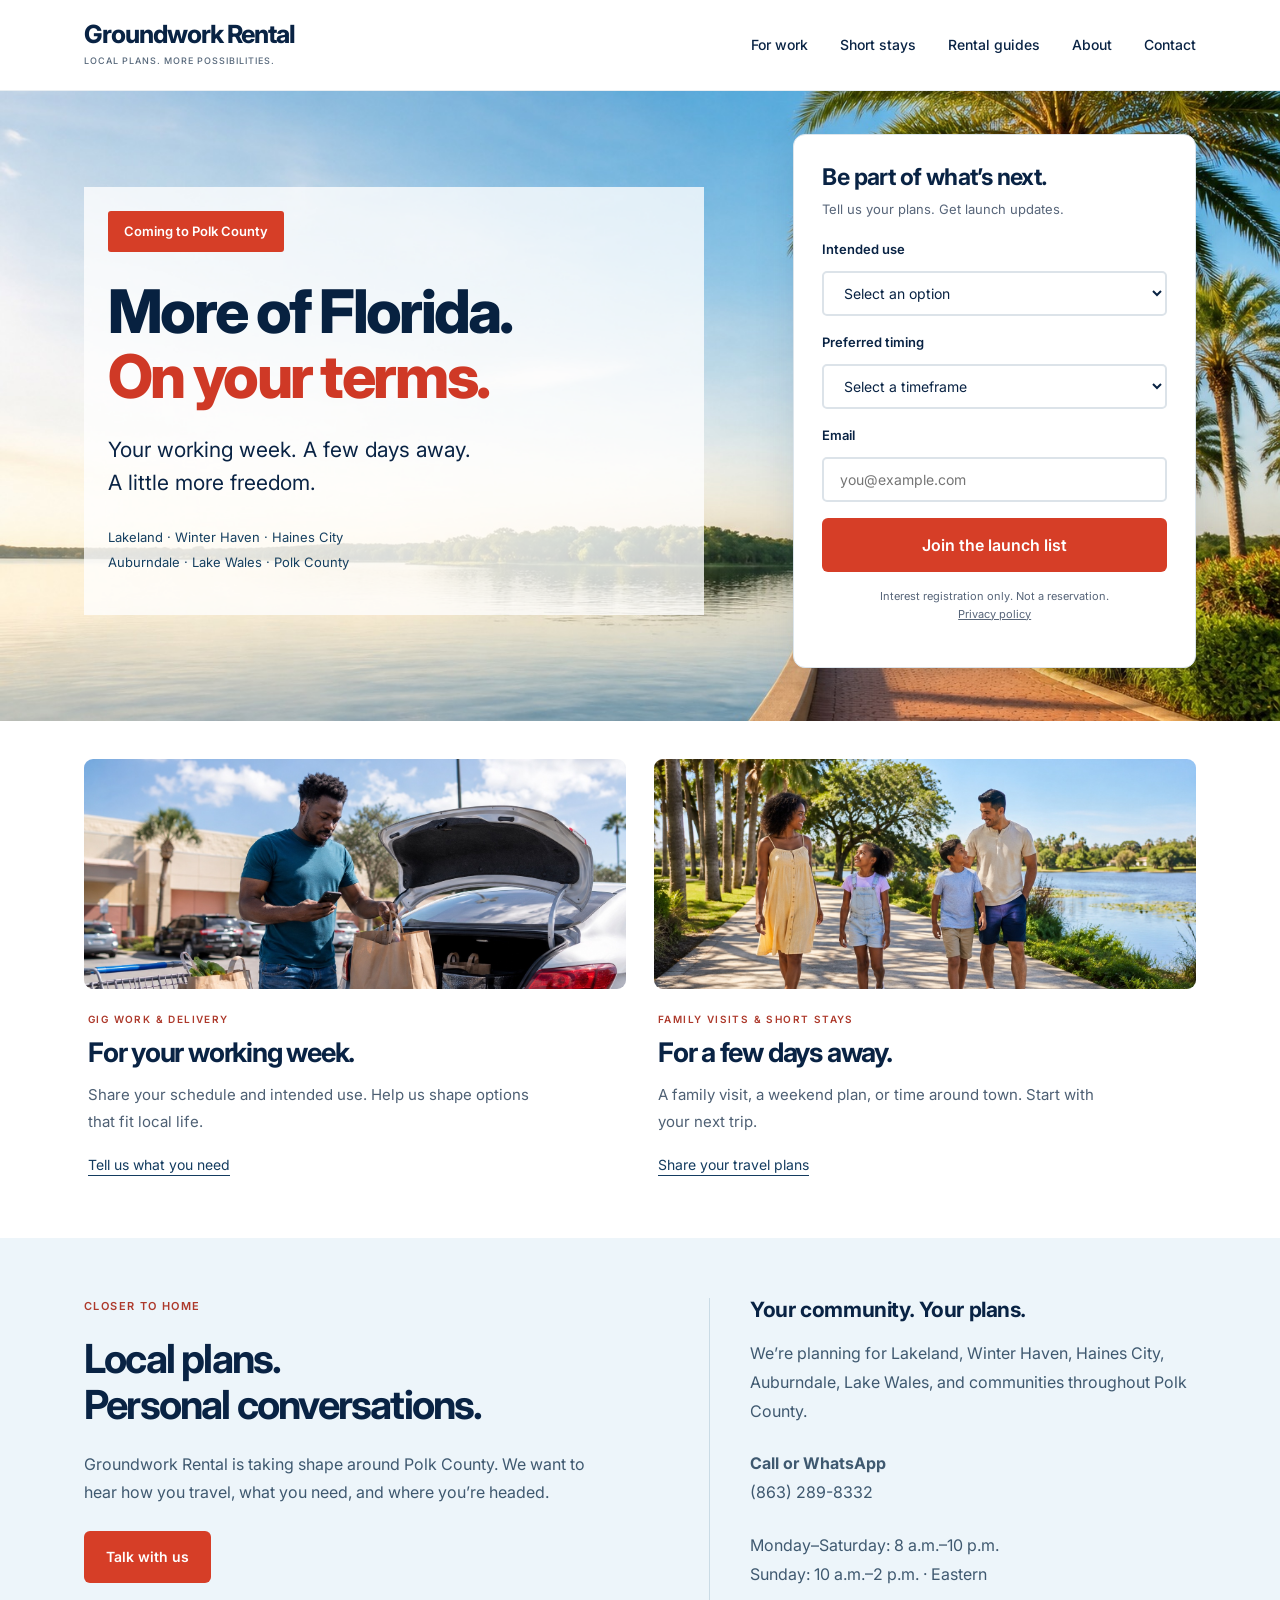
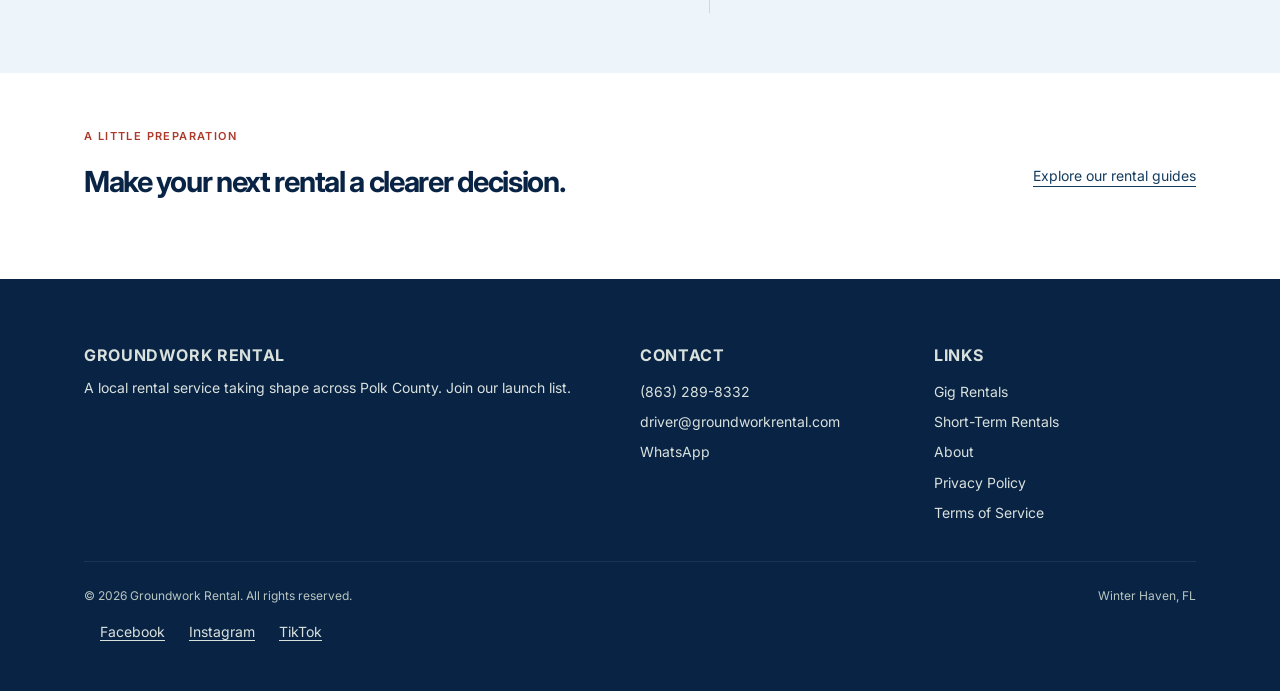
==== commit 2590996c: "Replace commuter image with grocery delivery gig worker" ====
--- a/index.html
+++ b/index.html
@@ -80,7 +80,7 @@
 }
   </script>
 </head>
-<body class="home-page lifestyle"><a href="#main" class="skip-link">Skip to main content</a><header class="site-header"><div class="container"><a href="index.html" class="site-header__logo brand-name" aria-label="Groundwork Rental home">Groundwork Rental<span>Local plans. More possibilities.</span></a><button class="nav-toggle" aria-expanded="false" aria-controls="main-nav" aria-label="Toggle navigation"><span></span><span></span><span></span></button><nav class="site-nav" id="main-nav" aria-label="Main navigation"><a href="drivers.html">For work</a><a href="stays.html">Short stays</a><a href="rental-guides.html">Rental guides</a><a href="about.html">About</a><a href="contact.html">Contact</a></nav></div></header><main id="main"><section class="fl-hero"><img class="fl-hero__image" src="images/hero-lifestyle.jpg" alt="" fetchpriority="high"><div class="container fl-hero__layout"><div class="fl-hero__copy"><p class="launch-tag">Coming to Polk County</p><h1>More of Florida.<br><span>On your terms.</span></h1><p class="fl-subtitle">Your working week. A few days away.<br>A little more freedom.</p><p class="fl-locations">Lakeland · Winter Haven · Haines City<br>Auburndale · Lake Wales · Polk County</p></div><div class="form-section launch-form" id="launch-list"><form name="launch-interest" method="POST" action="/thank-you.html" data-netlify="true" netlify-honeypot="bot-field" data-form="launch" novalidate><input type="hidden" name="form-name" value="launch-interest"><div class="form-hp" aria-hidden="true"><label>Leave empty<input name="bot-field" tabindex="-1" autocomplete="off"></label></div><h2>Be part of what’s next.</h2><p>Tell us your plans. Get launch updates.</p><div class="form-group"><label class="form-label" for="launch-use">Intended use</label><select class="form-select" id="launch-use" name="intended_use" required><option value="">Select an option</option><option>For work</option><option>A short stay</option><option>Everyday transportation</option></select><span class="form-error" role="alert"></span></div><div class="form-group"><label class="form-label" for="launch-timing">Preferred timing</label><select class="form-select" id="launch-timing" name="preferred_timing" required><option value="">Select a timeframe</option><option>Within a month</option><option>1–3 months</option><option>Later / exploring options</option></select><span class="form-error" role="alert"></span></div><div class="form-group"><label class="form-label" for="launch-email">Email</label><input class="form-input" id="launch-email" name="email" type="email" autocomplete="email" placeholder="you@example.com" required><span class="form-error" role="alert"></span></div><input type="hidden" name="source_page"><input type="hidden" name="utm_source"><input type="hidden" name="utm_medium"><input type="hidden" name="utm_campaign"><p data-submit-error class="submit-error" role="alert" hidden></p><button class="btn btn--primary btn--block" type="submit">Join the launch list</button><p class="form-note">Interest registration only. Not a reservation.<br><a href="privacy.html">Privacy policy</a></p></form><div class="form-success" tabindex="-1" role="status"><h2>You’re on the list.</h2><p>Thank you for sharing your plans. We’ll contact you with launch updates.</p></div></div></div></section><section class="fl-paths container" aria-label="Explore your rental needs"><a class="fl-path" href="drivers.html"><img src="images/working-week.jpg" alt="A professional heading to a car on a sunny street; illustrative image" width="768" height="512"><div><span class="eyebrow">Work &amp; everyday plans</span><h2>For your working week.</h2><p>Share your schedule and intended use. Help us shape options that fit local life.</p><span class="text-link">Tell us what you need</span></div></a><a class="fl-path" href="stays.html"><img src="images/family-lifestyle.jpg" alt="A multicultural family spending time together in a sunny park; illustrative image" width="768" height="512"><div><span class="eyebrow">Family visits &amp; short stays</span><h2>For a few days away.</h2><p>A family visit, a weekend plan, or time around town. Start with your next trip.</p><span class="text-link">Share your travel plans</span></div></a></section><section class="fl-local"><div class="container fl-local__layout"><div><p class="eyebrow">Closer to home</p><h2>Local plans.<br>Personal conversations.</h2><p>Groundwork Rental is taking shape around Polk County. We want to hear how you travel, what you need, and where you’re headed.</p><a class="btn btn--primary" href="contact.html">Talk with us</a></div><div class="fl-community"><h3>Your community. Your plans.</h3><p>We’re planning for Lakeland, Winter Haven, Haines City, Auburndale, Lake Wales, and communities throughout Polk County.</p><p><strong>Call or WhatsApp</strong><br><a href="tel:+18632898332">(863) 289-8332</a></p><p>Monday–Saturday: 8 a.m.–10 p.m.<br>Sunday: 10 a.m.–2 p.m. · Eastern</p></div></div></section><section class="container fl-guide"><div><p class="eyebrow">A little preparation</p><h2>Make your next rental a clearer decision.</h2></div><a class="text-link" href="rental-guides.html">Explore our rental guides</a></section></main><footer class="site-footer">
+<body class="home-page lifestyle"><a href="#main" class="skip-link">Skip to main content</a><header class="site-header"><div class="container"><a href="index.html" class="site-header__logo brand-name" aria-label="Groundwork Rental home">Groundwork Rental<span>Local plans. More possibilities.</span></a><button class="nav-toggle" aria-expanded="false" aria-controls="main-nav" aria-label="Toggle navigation"><span></span><span></span><span></span></button><nav class="site-nav" id="main-nav" aria-label="Main navigation"><a href="drivers.html">For work</a><a href="stays.html">Short stays</a><a href="rental-guides.html">Rental guides</a><a href="about.html">About</a><a href="contact.html">Contact</a></nav></div></header><main id="main"><section class="fl-hero"><img class="fl-hero__image" src="images/hero-lifestyle.jpg" alt="" fetchpriority="high"><div class="container fl-hero__layout"><div class="fl-hero__copy"><p class="launch-tag">Coming to Polk County</p><h1>More of Florida.<br><span>On your terms.</span></h1><p class="fl-subtitle">Your working week. A few days away.<br>A little more freedom.</p><p class="fl-locations">Lakeland · Winter Haven · Haines City<br>Auburndale · Lake Wales · Polk County</p></div><div class="form-section launch-form" id="launch-list"><form name="launch-interest" method="POST" action="/thank-you.html" data-netlify="true" netlify-honeypot="bot-field" data-form="launch" novalidate><input type="hidden" name="form-name" value="launch-interest"><div class="form-hp" aria-hidden="true"><label>Leave empty<input name="bot-field" tabindex="-1" autocomplete="off"></label></div><h2>Be part of what’s next.</h2><p>Tell us your plans. Get launch updates.</p><div class="form-group"><label class="form-label" for="launch-use">Intended use</label><select class="form-select" id="launch-use" name="intended_use" required><option value="">Select an option</option><option>For work</option><option>A short stay</option><option>Everyday transportation</option></select><span class="form-error" role="alert"></span></div><div class="form-group"><label class="form-label" for="launch-timing">Preferred timing</label><select class="form-select" id="launch-timing" name="preferred_timing" required><option value="">Select a timeframe</option><option>Within a month</option><option>1–3 months</option><option>Later / exploring options</option></select><span class="form-error" role="alert"></span></div><div class="form-group"><label class="form-label" for="launch-email">Email</label><input class="form-input" id="launch-email" name="email" type="email" autocomplete="email" placeholder="you@example.com" required><span class="form-error" role="alert"></span></div><input type="hidden" name="source_page"><input type="hidden" name="utm_source"><input type="hidden" name="utm_medium"><input type="hidden" name="utm_campaign"><p data-submit-error class="submit-error" role="alert" hidden></p><button class="btn btn--primary btn--block" type="submit">Join the launch list</button><p class="form-note">Interest registration only. Not a reservation.<br><a href="privacy.html">Privacy policy</a></p></form><div class="form-success" tabindex="-1" role="status"><h2>You’re on the list.</h2><p>Thank you for sharing your plans. We’ll contact you with launch updates.</p></div></div></div></section><section class="fl-paths container" aria-label="Explore your rental needs"><a class="fl-path" href="drivers.html"><img src="images/gig-delivery.jpg" alt="A grocery delivery gig worker loading shopping bags into a car while checking his phone; illustrative image" width="768" height="512"><div><span class="eyebrow">Gig work &amp; delivery</span><h2>For your working week.</h2><p>Share your schedule and intended use. Help us shape options that fit local life.</p><span class="text-link">Tell us what you need</span></div></a><a class="fl-path" href="stays.html"><img src="images/family-lifestyle.jpg" alt="A multicultural family spending time together in a sunny park; illustrative image" width="768" height="512"><div><span class="eyebrow">Family visits &amp; short stays</span><h2>For a few days away.</h2><p>A family visit, a weekend plan, or time around town. Start with your next trip.</p><span class="text-link">Share your travel plans</span></div></a></section><section class="fl-local"><div class="container fl-local__layout"><div><p class="eyebrow">Closer to home</p><h2>Local plans.<br>Personal conversations.</h2><p>Groundwork Rental is taking shape around Polk County. We want to hear how you travel, what you need, and where you’re headed.</p><a class="btn btn--primary" href="contact.html">Talk with us</a></div><div class="fl-community"><h3>Your community. Your plans.</h3><p>We’re planning for Lakeland, Winter Haven, Haines City, Auburndale, Lake Wales, and communities throughout Polk County.</p><p><strong>Call or WhatsApp</strong><br><a href="tel:+18632898332">(863) 289-8332</a></p><p>Monday–Saturday: 8 a.m.–10 p.m.<br>Sunday: 10 a.m.–2 p.m. · Eastern</p></div></div></section><section class="container fl-guide"><div><p class="eyebrow">A little preparation</p><h2>Make your next rental a clearer decision.</h2></div><a class="text-link" href="rental-guides.html">Explore our rental guides</a></section></main><footer class="site-footer">
     <div class="container">
       <div class="footer-grid">
         <div class="footer-col">
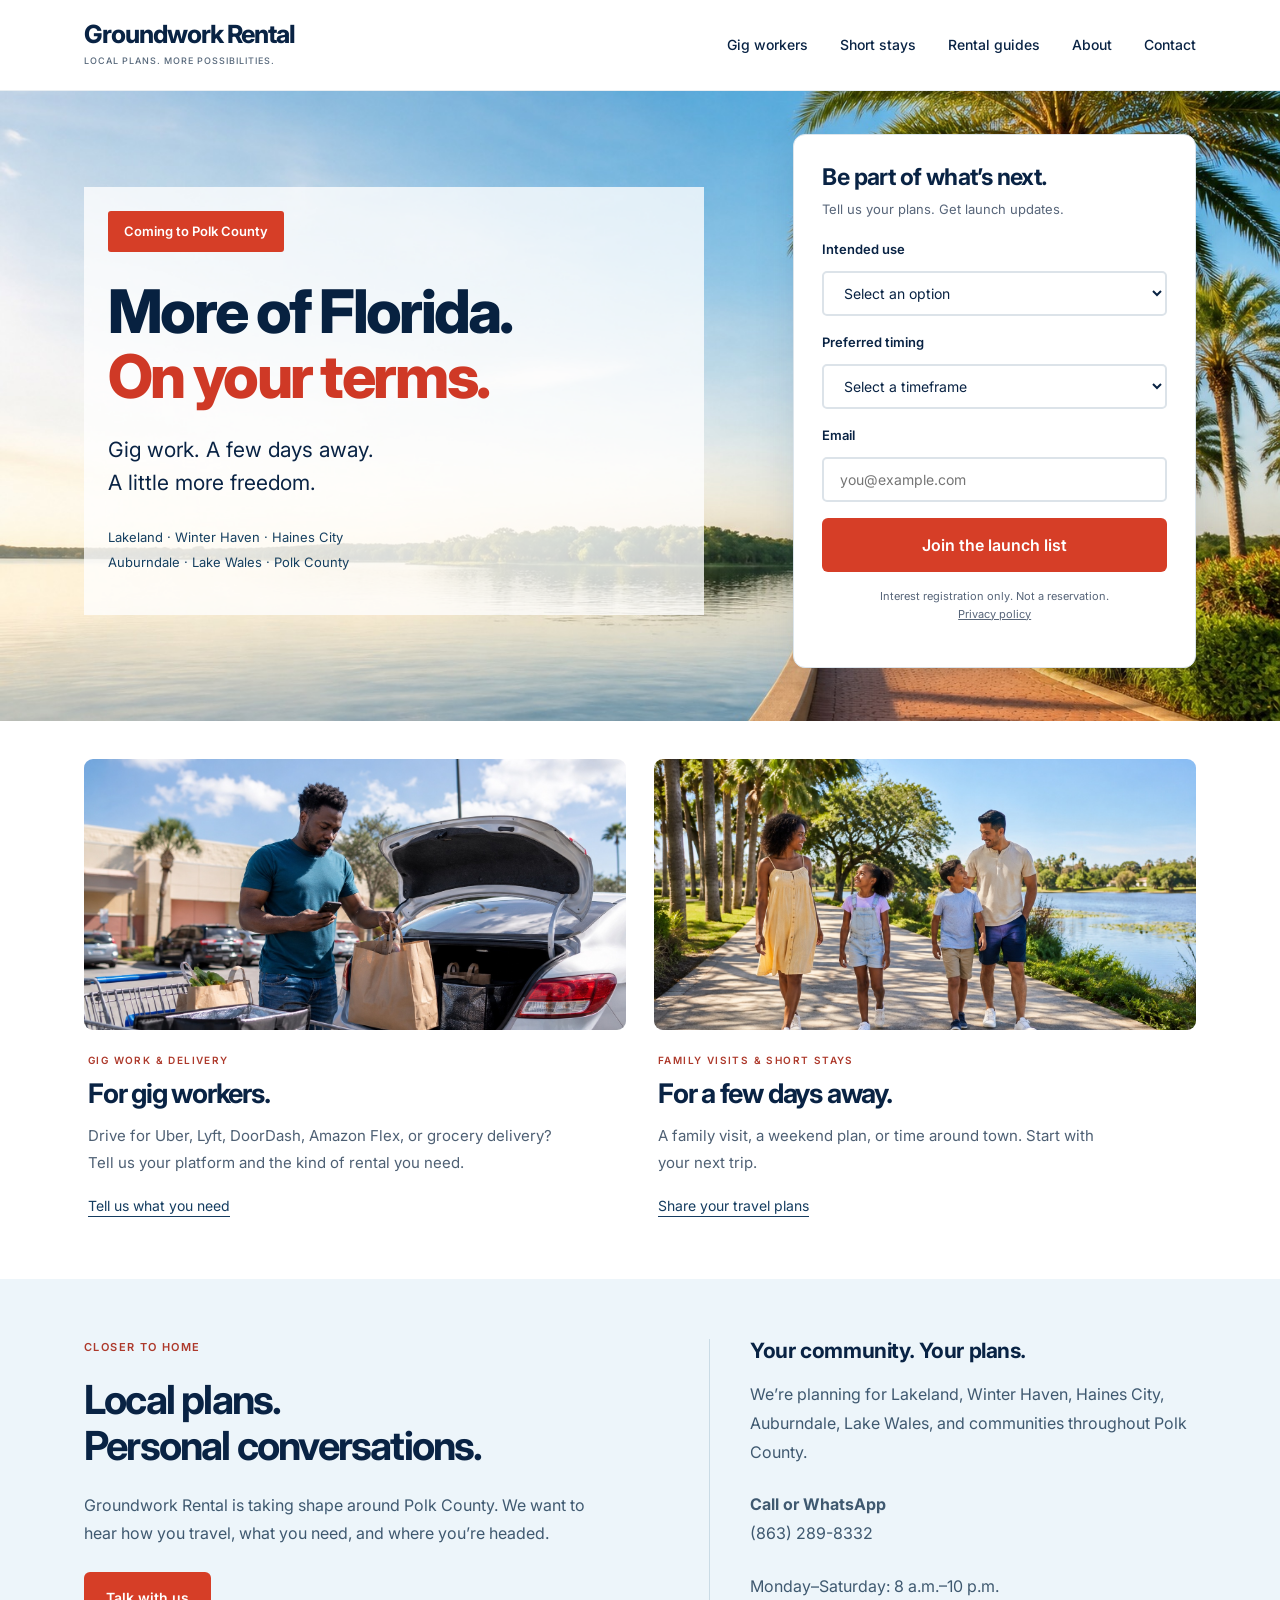
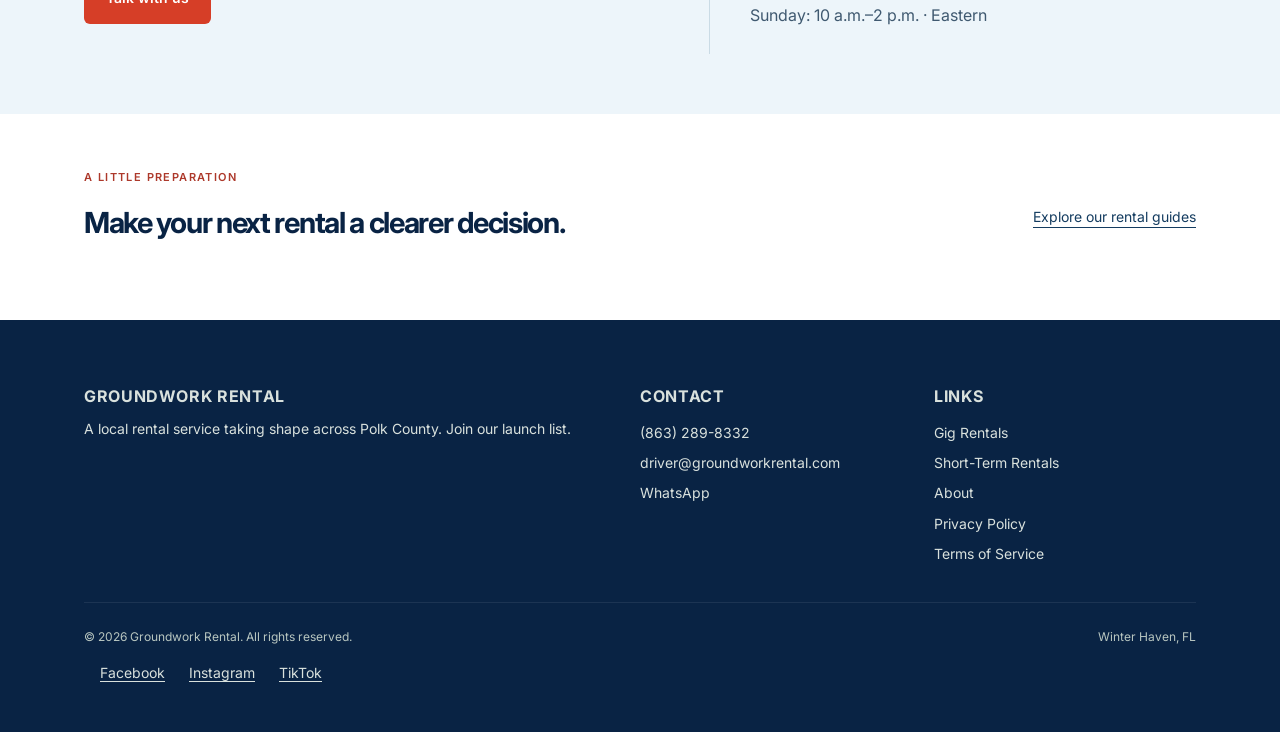
==== commit 82eec710: "Clarify gig-worker audience and add visual About storytelling" ====
--- a/index.html
+++ b/index.html
@@ -80,7 +80,7 @@
 }
   </script>
 </head>
-<body class="home-page lifestyle"><a href="#main" class="skip-link">Skip to main content</a><header class="site-header"><div class="container"><a href="index.html" class="site-header__logo brand-name" aria-label="Groundwork Rental home">Groundwork Rental<span>Local plans. More possibilities.</span></a><button class="nav-toggle" aria-expanded="false" aria-controls="main-nav" aria-label="Toggle navigation"><span></span><span></span><span></span></button><nav class="site-nav" id="main-nav" aria-label="Main navigation"><a href="drivers.html">For work</a><a href="stays.html">Short stays</a><a href="rental-guides.html">Rental guides</a><a href="about.html">About</a><a href="contact.html">Contact</a></nav></div></header><main id="main"><section class="fl-hero"><img class="fl-hero__image" src="images/hero-lifestyle.jpg" alt="" fetchpriority="high"><div class="container fl-hero__layout"><div class="fl-hero__copy"><p class="launch-tag">Coming to Polk County</p><h1>More of Florida.<br><span>On your terms.</span></h1><p class="fl-subtitle">Your working week. A few days away.<br>A little more freedom.</p><p class="fl-locations">Lakeland · Winter Haven · Haines City<br>Auburndale · Lake Wales · Polk County</p></div><div class="form-section launch-form" id="launch-list"><form name="launch-interest" method="POST" action="/thank-you.html" data-netlify="true" netlify-honeypot="bot-field" data-form="launch" novalidate><input type="hidden" name="form-name" value="launch-interest"><div class="form-hp" aria-hidden="true"><label>Leave empty<input name="bot-field" tabindex="-1" autocomplete="off"></label></div><h2>Be part of what’s next.</h2><p>Tell us your plans. Get launch updates.</p><div class="form-group"><label class="form-label" for="launch-use">Intended use</label><select class="form-select" id="launch-use" name="intended_use" required><option value="">Select an option</option><option>For work</option><option>A short stay</option><option>Everyday transportation</option></select><span class="form-error" role="alert"></span></div><div class="form-group"><label class="form-label" for="launch-timing">Preferred timing</label><select class="form-select" id="launch-timing" name="preferred_timing" required><option value="">Select a timeframe</option><option>Within a month</option><option>1–3 months</option><option>Later / exploring options</option></select><span class="form-error" role="alert"></span></div><div class="form-group"><label class="form-label" for="launch-email">Email</label><input class="form-input" id="launch-email" name="email" type="email" autocomplete="email" placeholder="you@example.com" required><span class="form-error" role="alert"></span></div><input type="hidden" name="source_page"><input type="hidden" name="utm_source"><input type="hidden" name="utm_medium"><input type="hidden" name="utm_campaign"><p data-submit-error class="submit-error" role="alert" hidden></p><button class="btn btn--primary btn--block" type="submit">Join the launch list</button><p class="form-note">Interest registration only. Not a reservation.<br><a href="privacy.html">Privacy policy</a></p></form><div class="form-success" tabindex="-1" role="status"><h2>You’re on the list.</h2><p>Thank you for sharing your plans. We’ll contact you with launch updates.</p></div></div></div></section><section class="fl-paths container" aria-label="Explore your rental needs"><a class="fl-path" href="drivers.html"><img src="images/gig-delivery.jpg" alt="A grocery delivery gig worker loading shopping bags into a car while checking his phone; illustrative image" width="768" height="512"><div><span class="eyebrow">Gig work &amp; delivery</span><h2>For your working week.</h2><p>Share your schedule and intended use. Help us shape options that fit local life.</p><span class="text-link">Tell us what you need</span></div></a><a class="fl-path" href="stays.html"><img src="images/family-lifestyle.jpg" alt="A multicultural family spending time together in a sunny park; illustrative image" width="768" height="512"><div><span class="eyebrow">Family visits &amp; short stays</span><h2>For a few days away.</h2><p>A family visit, a weekend plan, or time around town. Start with your next trip.</p><span class="text-link">Share your travel plans</span></div></a></section><section class="fl-local"><div class="container fl-local__layout"><div><p class="eyebrow">Closer to home</p><h2>Local plans.<br>Personal conversations.</h2><p>Groundwork Rental is taking shape around Polk County. We want to hear how you travel, what you need, and where you’re headed.</p><a class="btn btn--primary" href="contact.html">Talk with us</a></div><div class="fl-community"><h3>Your community. Your plans.</h3><p>We’re planning for Lakeland, Winter Haven, Haines City, Auburndale, Lake Wales, and communities throughout Polk County.</p><p><strong>Call or WhatsApp</strong><br><a href="tel:+18632898332">(863) 289-8332</a></p><p>Monday–Saturday: 8 a.m.–10 p.m.<br>Sunday: 10 a.m.–2 p.m. · Eastern</p></div></div></section><section class="container fl-guide"><div><p class="eyebrow">A little preparation</p><h2>Make your next rental a clearer decision.</h2></div><a class="text-link" href="rental-guides.html">Explore our rental guides</a></section></main><footer class="site-footer">
+<body class="home-page lifestyle"><a href="#main" class="skip-link">Skip to main content</a><header class="site-header"><div class="container"><a href="index.html" class="site-header__logo brand-name" aria-label="Groundwork Rental home">Groundwork Rental<span>Local plans. More possibilities.</span></a><button class="nav-toggle" aria-expanded="false" aria-controls="main-nav" aria-label="Toggle navigation"><span></span><span></span><span></span></button><nav class="site-nav" id="main-nav" aria-label="Main navigation"><a href="drivers.html">Gig workers</a><a href="stays.html">Short stays</a><a href="rental-guides.html">Rental guides</a><a href="about.html">About</a><a href="contact.html">Contact</a></nav></div></header><main id="main"><section class="fl-hero"><img class="fl-hero__image" src="images/hero-lifestyle.jpg" alt="" fetchpriority="high"><div class="container fl-hero__layout"><div class="fl-hero__copy"><p class="launch-tag">Coming to Polk County</p><h1>More of Florida.<br><span>On your terms.</span></h1><p class="fl-subtitle">Gig work. A few days away.<br>A little more freedom.</p><p class="fl-locations">Lakeland · Winter Haven · Haines City<br>Auburndale · Lake Wales · Polk County</p></div><div class="form-section launch-form" id="launch-list"><form name="launch-interest" method="POST" action="/thank-you.html" data-netlify="true" netlify-honeypot="bot-field" data-form="launch" novalidate><input type="hidden" name="form-name" value="launch-interest"><div class="form-hp" aria-hidden="true"><label>Leave empty<input name="bot-field" tabindex="-1" autocomplete="off"></label></div><h2>Be part of what’s next.</h2><p>Tell us your plans. Get launch updates.</p><div class="form-group"><label class="form-label" for="launch-use">Intended use</label><select class="form-select" id="launch-use" name="intended_use" required><option value="">Select an option</option><option>Gig work / delivery</option><option>A short stay</option><option>Everyday transportation</option></select><span class="form-error" role="alert"></span></div><div class="form-group"><label class="form-label" for="launch-timing">Preferred timing</label><select class="form-select" id="launch-timing" name="preferred_timing" required><option value="">Select a timeframe</option><option>Within a month</option><option>1–3 months</option><option>Later / exploring options</option></select><span class="form-error" role="alert"></span></div><div class="form-group"><label class="form-label" for="launch-email">Email</label><input class="form-input" id="launch-email" name="email" type="email" autocomplete="email" placeholder="you@example.com" required><span class="form-error" role="alert"></span></div><input type="hidden" name="source_page"><input type="hidden" name="utm_source"><input type="hidden" name="utm_medium"><input type="hidden" name="utm_campaign"><p data-submit-error class="submit-error" role="alert" hidden></p><button class="btn btn--primary btn--block" type="submit">Join the launch list</button><p class="form-note">Interest registration only. Not a reservation.<br><a href="privacy.html">Privacy policy</a></p></form><div class="form-success" tabindex="-1" role="status"><h2>You’re on the list.</h2><p>Thank you for sharing your plans. We’ll contact you with launch updates.</p></div></div></div></section><section class="fl-paths container" aria-label="Explore your rental needs"><a class="fl-path" href="drivers.html"><img src="images/gig-delivery.jpg" alt="A grocery delivery gig worker loading shopping bags into a car while checking his phone; illustrative image" width="768" height="512"><div><span class="eyebrow">Gig work &amp; delivery</span><h2>For gig workers.</h2><p>Drive for Uber, Lyft, DoorDash, Amazon Flex, or grocery delivery? Tell us your platform and the kind of rental you need.</p><span class="text-link">Tell us what you need</span></div></a><a class="fl-path" href="stays.html"><img src="images/family-lifestyle.jpg" alt="A multicultural family spending time together in a sunny park; illustrative image" width="768" height="512"><div><span class="eyebrow">Family visits &amp; short stays</span><h2>For a few days away.</h2><p>A family visit, a weekend plan, or time around town. Start with your next trip.</p><span class="text-link">Share your travel plans</span></div></a></section><section class="fl-local"><div class="container fl-local__layout"><div><p class="eyebrow">Closer to home</p><h2>Local plans.<br>Personal conversations.</h2><p>Groundwork Rental is taking shape around Polk County. We want to hear how you travel, what you need, and where you’re headed.</p><a class="btn btn--primary" href="contact.html">Talk with us</a></div><div class="fl-community"><h3>Your community. Your plans.</h3><p>We’re planning for Lakeland, Winter Haven, Haines City, Auburndale, Lake Wales, and communities throughout Polk County.</p><p><strong>Call or WhatsApp</strong><br><a href="tel:+18632898332">(863) 289-8332</a></p><p>Monday–Saturday: 8 a.m.–10 p.m.<br>Sunday: 10 a.m.–2 p.m. · Eastern</p></div></div></section><section class="container fl-guide"><div><p class="eyebrow">A little preparation</p><h2>Make your next rental a clearer decision.</h2></div><a class="text-link" href="rental-guides.html">Explore our rental guides</a></section></main><footer class="site-footer">
     <div class="container">
       <div class="footer-grid">
         <div class="footer-col">
--- a/refresh.css
+++ b/refresh.css
@@ -11,3 +11,9 @@
 @media(max-width:767px){.brand-name{font-size:21px}.brand-name span{font-size:8px}.fl-hero__layout{grid-template-columns:1fr;gap:24px;padding-top:24px;padding-bottom:28px}.fl-hero h1{font-size:43px;letter-spacing:-1.8px}.fl-hero__copy{padding:20px;background:#ffffffdf}.fl-subtitle{font-size:18px}.fl-locations{font-size:12px}.launch-tag{font-size:11px;margin-bottom:20px}.launch-form{padding:24px}.fl-hero__image{object-position:65% center}.fl-paths{grid-template-columns:1fr;gap:35px;padding-top:30px;padding-bottom:36px}.fl-path>img{height:210px}.fl-path h2{font-size:26px}.fl-local__layout{grid-template-columns:1fr;gap:28px}.fl-local{padding:38px 0}.fl-local h2{font-size:33px}.fl-community{border-left:0;border-top:1px solid #cadbe5;padding:26px 0 0}.fl-guide{display:block;padding-top:36px;padding-bottom:36px}.fl-guide a{display:inline-block;margin-top:22px}.fl-guide h2{font-size:27px}.stay-photo img{height:230px}.hero h1{font-size:39px}}
 .brand-name{color:#092344}.fl-hero__copy{border-radius:0;background:#ffffffc7}.fl-hero h1 span{color:#cf3926}
 .fl-path:first-child>img{object-position:center 25%}
+/* Keep delivery bags and family activity visible across tile widths. */
+.fl-path>img{height:auto;aspect-ratio:2/1;object-fit:cover}
+/* Scoped About, gig-worker and short-stay polish. */
+.hero--driver~.section .step__number,.step__number{background:transparent;color:#092344;font:700 30px/1.2 'Inter',sans-serif;border-bottom:3px solid #d63e27;width:40px;height:auto;padding-bottom:10px;display:block}
+.stay-photo{max-width:1040px}.stay-photo img{height:auto;max-height:none;object-fit:contain}.gig-photo{max-width:1000px;padding-top:30px;padding-bottom:30px}.gig-photo img{width:100%;height:auto;border-radius:10px}.about-opening{background:#edf5fa;padding:60px 0}.about-opening__grid{display:grid;grid-template-columns:1.15fr 1fr;gap:65px;align-items:center}.about-opening h1{font-size:clamp(40px,4.4vw,62px);line-height:1.08;margin-bottom:24px}.about-opening h1 span{color:#ca3b28}.about-opening p:not(.eyebrow){color:#455e74;line-height:1.8;margin-bottom:24px}.about-opening .about-lead{font-size:20px}.founder-portrait{margin:0;background:#fff;border-radius:12px;overflow:hidden;border:1px solid #d8e3ea}.founder-portrait img{width:100%;height:auto}.founder-portrait figcaption{display:flex;justify-content:space-between;flex-wrap:wrap;gap:8px;padding:18px;font-size:12px;border-top:1px solid #e3e8ed}.founder-portrait figcaption span{color:#506477}.about-people{padding-top:56px;padding-bottom:60px}.about-section-heading h2{font-size:34px;max-width:650px;margin-bottom:30px}.about-photo-grid{display:grid;grid-template-columns:1fr 1fr;gap:32px}.about-photo-grid img{width:100%;height:auto;border-radius:10px}.about-photo-grid h3{font-size:23px;margin:22px 0 12px}.about-photo-grid p{color:#4b6175;line-height:1.8;margin-bottom:18px}.about-community{background:#edf5fa;padding:55px 0}.about-community h2{font-size:37px;line-height:1.2;margin-bottom:24px}.about-community p:not(.eyebrow){max-width:720px;color:#4b6175;line-height:1.8;margin-bottom:20px}
+@media(max-width:767px){.about-opening{padding:32px 0}.about-opening__grid{grid-template-columns:1fr;gap:28px}.about-opening h1{font-size:42px}.about-opening .about-lead{font-size:18px}.about-people{padding-top:36px;padding-bottom:36px}.about-section-heading h2{font-size:28px}.about-photo-grid{grid-template-columns:1fr;gap:34px}.about-community{padding:36px 0}.about-community h2{font-size:30px}}
